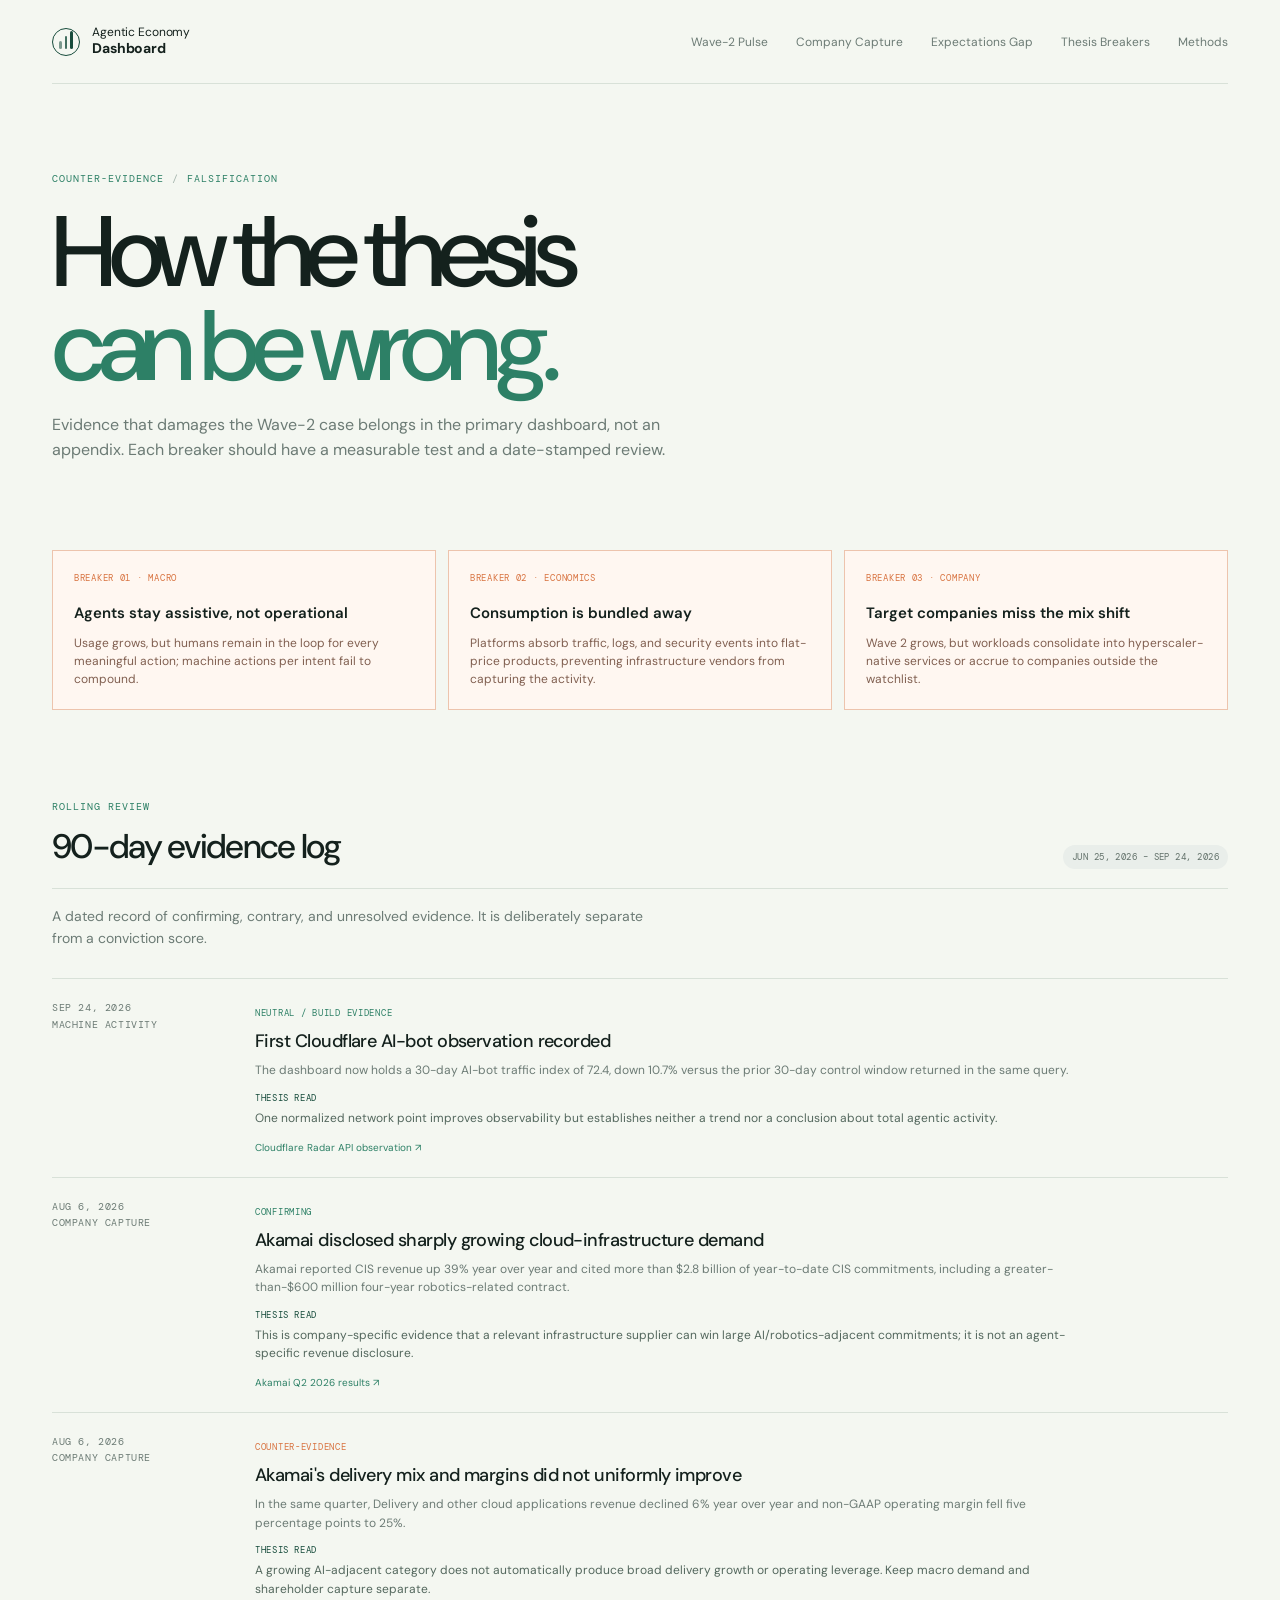
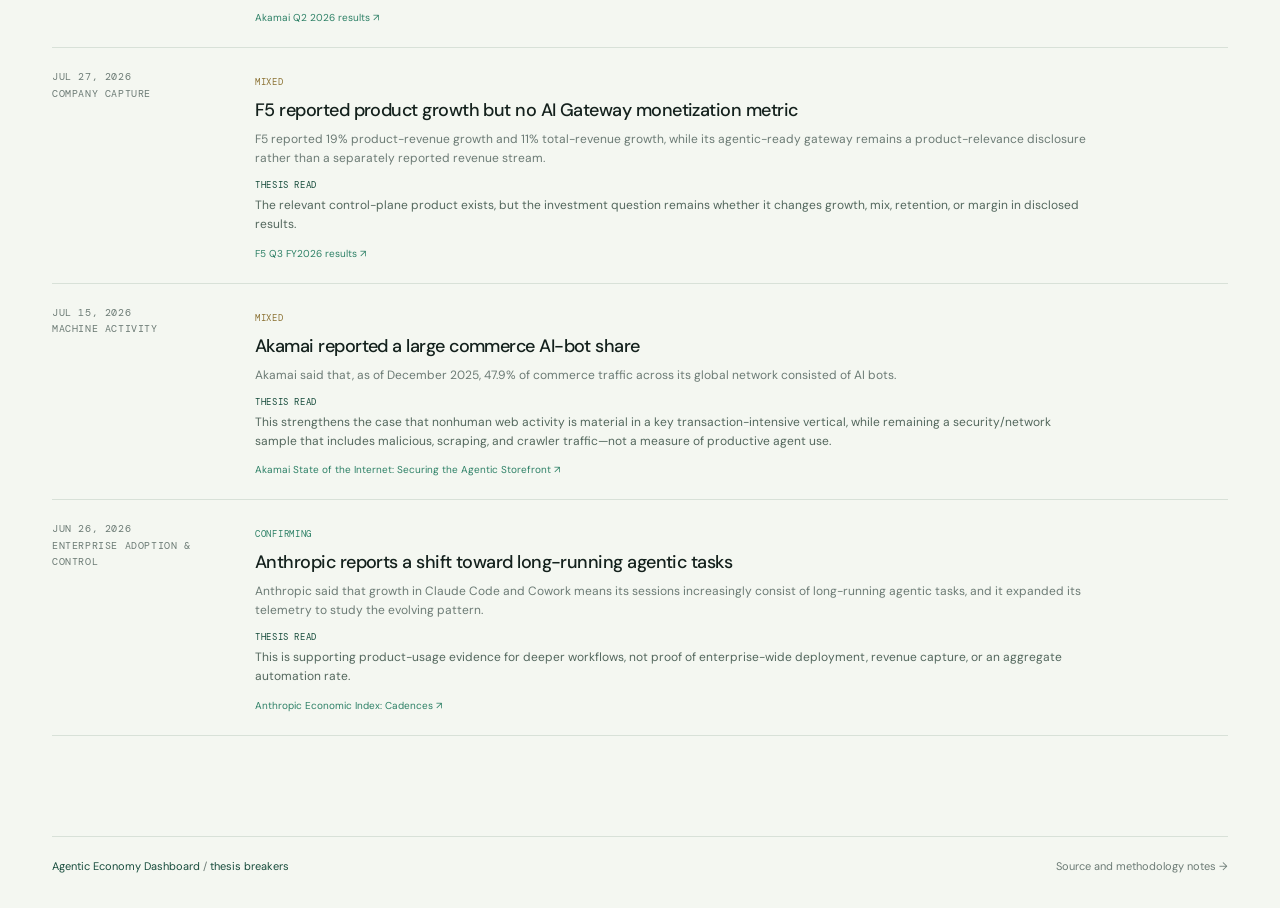
==== breakers.html @ 95647135 "Render valid Eulerpool target ranges" ====
<!doctype html>
<html lang="en">
  <head>
    <meta charset="utf-8" />
    <meta name="viewport" content="width=device-width, initial-scale=1" />
    <meta name="description" content="Thesis breakers for the Agentic Economy Dashboard." />
    <title>Thesis Breakers · Agentic Economy Dashboard</title>
    <link rel="preconnect" href="https://fonts.googleapis.com" />
    <link rel="preconnect" href="https://fonts.gstatic.com" crossorigin />
    <link href="https://fonts.googleapis.com/css2?family=DM+Mono:wght@400;500&family=DM+Sans:wght@400;500;600;700&display=swap" rel="stylesheet" />
    <link rel="stylesheet" href="styles.css" />
    <link rel="stylesheet" href="evidence.css" />
  </head>
  <body data-page="breakers">
    <div class="shell">
      <header class="topbar">
        <a class="brand" href="index.html"><span class="brand-mark" aria-hidden="true"><i></i><i></i><i></i></span><span>Agentic Economy<br /><strong>Dashboard</strong></span></a>
        <nav class="topnav" aria-label="Primary navigation"><a href="index.html">Wave-2 Pulse</a><a href="companies.html">Company Capture</a><a href="expectations.html">Expectations Gap</a><a href="breakers.html">Thesis Breakers</a><a href="methodology.html">Methods</a></nav>
      </header>
      <main>
        <section class="page-hero">
          <p class="eyebrow">Counter-evidence <span class="slash">/</span> falsification</p>
          <h1>How the thesis<br /><em>can be wrong.</em></h1>
          <p>Evidence that damages the Wave-2 case belongs in the primary dashboard, not an appendix. Each breaker should have a measurable test and a date-stamped review.</p>
        </section>
        <section class="breaker-grid breaker-page" id="breaker-grid" aria-live="polite"><div class="loading-state">Loading thesis breakers…</div></section>
        <section class="section-block evidence-log-block">
          <div class="section-heading"><div><p class="section-number">Rolling review</p><h2>90-day evidence log</h2></div><span class="tag neutral" id="evidence-window">Loading…</span></div>
          <p class="section-lede">A dated record of confirming, contrary, and unresolved evidence. It is deliberately separate from a conviction score.</p>
          <div class="evidence-log" id="evidence-log" aria-live="polite"><div class="loading-state">Loading evidence log…</div></div>
        </section>
      </main>
      <footer class="footer"><span>Agentic Economy Dashboard <span class="muted">/</span> thesis breakers</span><a class="muted" href="methodology.html">Source and methodology notes →</a></footer>
    </div>
    <script src="app.js?v=2026-09-24-7" type="module"></script>
  </body>
</html>
---- styles.css ----
:root {
  --ink: #14211d;
  --muted: #6c7b75;
  --paper: #f4f7f1;
  --card: #fbfcf8;
  --line: #d8e1d8;
  --green: #174c3c;
  --green-2: #2d8066;
  --mint: #d9efe3;
  --lime: #c7ef8a;
  --orange: #d87340;
  --yellow: #f0e6b2;
  --shadow: 0 15px 40px rgba(22, 54, 40, .06);
}
* { box-sizing: border-box; }
html { scroll-behavior: smooth; }
body { margin: 0; color: var(--ink); background: var(--paper); font-family: "DM Sans", ui-sans-serif, system-ui, sans-serif; }
a { color: inherit; }
.shell { max-width: 1440px; margin: 0 auto; padding: 0 52px; }
.topbar { height: 84px; border-bottom: 1px solid var(--line); display: flex; align-items: center; justify-content: space-between; }
.brand { display: flex; align-items: center; gap: 12px; font-size: 12px; line-height: 1.15; text-decoration: none; letter-spacing: -.01em; }
.brand strong { font-size: 14px; }
.brand-mark { width: 28px; height: 28px; border: 1px solid var(--green); border-radius: 50%; display: flex; align-items: flex-end; justify-content: center; gap: 3px; padding: 6px; }
.brand-mark i { display: block; width: 3px; border-radius: 5px; background: var(--green); }
.brand-mark i:nth-child(1) { height: 8px; opacity: .55; }.brand-mark i:nth-child(2) { height: 13px; opacity: .8; }.brand-mark i:nth-child(3) { height: 18px; }
.topnav { display: flex; gap: 28px; align-items: center; font-size: 12px; color: var(--muted); }.topnav a { text-decoration: none; }.topnav a:hover { color: var(--green); }.topnav .repo-link { color: var(--green); border: 1px solid var(--green); border-radius: 99px; padding: 8px 13px; }
.hero { padding: 78px 0 36px; }.eyebrow, .section-number, .card-kicker, .cadence-label, th, .method-index { font-family: "DM Mono", ui-monospace, monospace; text-transform: uppercase; letter-spacing: .1em; font-size: 10px; }.eyebrow { color: var(--green-2); display: flex; align-items: center; gap: 8px; }.live-dot { height: 7px; width: 7px; background: var(--green-2); border-radius: 50%; box-shadow: 0 0 0 4px #d3eee0; }.slash { color: #a4b4ac; }
.hero-grid { display: grid; grid-template-columns: 1.3fr .7fr; gap: 80px; align-items: end; padding: 24px 0 60px; }.hero h1 { font-size: clamp(50px, 7vw, 104px); line-height: .94; letter-spacing: -.075em; font-weight: 500; margin: 0; }.hero h1 em { color: var(--green-2); font-style: normal; }.hero-copy { font-size: 16px; line-height: 1.55; color: var(--muted); max-width: 510px; margin: 28px 0 0; }.thesis-card { background: var(--green); color: #ecf7ef; padding: 25px; min-height: 210px; border-radius: 3px; box-shadow: var(--shadow); }.thesis-card .card-kicker { color: var(--lime); margin: 0 0 22px; }.thesis-card > p:not(.card-kicker) { margin: 0; font-size: 17px; line-height: 1.4; letter-spacing: -.02em; }.thesis-meta { border-top: 1px solid rgba(255,255,255,.25); margin-top: 28px; padding-top: 12px; display: flex; justify-content: space-between; font-size: 11px; color: #b8d7c8; }.thesis-meta strong { color: var(--lime); font-weight: 500; }
.snapshot-row { border-top: 1px solid var(--line); border-bottom: 1px solid var(--line); display: grid; grid-template-columns: repeat(4, 1fr); }.snapshot-item { padding: 18px 20px 18px 0; border-right: 1px solid var(--line); margin-right: 20px; }.snapshot-item:last-child { border-right: 0; margin-right: 0; }.snapshot-item span { display: block; color: var(--muted); font-size: 11px; margin-bottom: 8px; }.snapshot-item strong { font-size: 14px; font-weight: 600; }.snapshot-item .stance { color: var(--green-2); }.action-item { text-align: right; padding-right: 0; }.action-item a { font-size: 12px; color: var(--green); text-decoration: none; }
.section-intro { display: grid; grid-template-columns: 1fr 1fr; padding: 88px 0 28px; align-items: end; }.section-number { color: var(--green-2); margin: 0 0 12px; }.section-intro h2, .section-heading h2 { font-size: 34px; letter-spacing: -.05em; font-weight: 500; margin: 0; }.section-intro > p, .section-lede { color: var(--muted); font-size: 14px; line-height: 1.55; max-width: 440px; margin: 0 0 3px; }
.metric-grid { display: grid; grid-template-columns: repeat(3, 1fr); gap: 12px; }.loading-state { grid-column: 1 / -1; padding: 32px 0; color: var(--muted); }.metric-card { background: var(--card); border: 1px solid var(--line); border-radius: 3px; min-height: 335px; padding: 25px; display: flex; flex-direction: column; box-shadow: 0 5px 25px rgba(22, 54, 40, .02); }.metric-card:hover { border-color: #a8c8b5; }.metric-top { display: flex; justify-content: space-between; align-items: flex-start; }.metric-number { font-size: 12px; color: var(--muted); font-family: "DM Mono", monospace; }.metric-card h3 { margin: 25px 0 8px; font-size: 22px; letter-spacing: -.04em; font-weight: 500; }.metric-card .description { color: var(--muted); font-size: 13px; line-height: 1.5; margin: 0; max-width: 320px; }.tag { display: inline-block; border-radius: 99px; font-family: "DM Mono", monospace; text-transform: uppercase; letter-spacing: .05em; font-size: 9px; padding: 6px 9px; white-space: nowrap; }.tag.positive, .tag.accent { background: var(--mint); color: var(--green); }.tag.neutral { background: #e9eeea; color: #62716a; }.tag.warning { background: #f8e5d6; color: #9b4d29; }.metric-bottom { margin-top: auto; }.metric-signal { display: flex; align-items: baseline; justify-content: space-between; padding-bottom: 12px; border-bottom: 1px solid var(--line); margin-bottom: 15px; }.metric-signal strong { font-size: 24px; font-weight: 500; letter-spacing: -.06em; }.metric-signal span { color: var(--green-2); font-size: 11px; }.bar-label { display: flex; justify-content: space-between; color: var(--muted); font-size: 10px; margin-bottom: 7px; }.bar { height: 5px; background: #e4ebe4; overflow: hidden; border-radius: 8px; }.bar i { height: 100%; display: block; background: var(--green-2); border-radius: inherit; }.metric-sources { margin-top: 14px; display: flex; gap: 6px; flex-wrap: wrap; }.metric-sources a { font-size: 10px; color: var(--muted); text-decoration: none; border-bottom: 1px solid #c9d7ce; }.metric-sources a:hover { color: var(--green); }
.section-block { padding: 90px 0 0; }.section-heading { display: flex; justify-content: space-between; align-items: end; padding-bottom: 19px; border-bottom: 1px solid var(--line); }.section-heading .section-number { margin-bottom: 11px; }.section-lede { margin-top: 17px; max-width: 610px; }.expectation-grid { display: grid; grid-template-columns: repeat(3, 1fr); gap: 12px; margin-top: 30px; }.expectation-card { padding: 22px; background: var(--yellow); min-height: 185px; }.expectation-card h3 { margin: 0 0 14px; font-weight: 500; font-size: 18px; letter-spacing: -.03em; }.expectation-card p { margin: 0; font-size: 13px; line-height: 1.5; }.expectation-card .company { font-family: "DM Mono", monospace; font-size: 10px; color: #796f46; display: block; margin-top: 24px; }
.gap-table-wrap { overflow-x: auto; margin-top: 29px; }.gap-table { width: 100%; border-collapse: collapse; min-width: 720px; }.gap-table th { text-align: left; color: var(--muted); font-weight: 400; padding: 0 15px 13px 0; }.gap-table td { border-top: 1px solid var(--line); padding: 17px 15px 17px 0; font-size: 13px; vertical-align: middle; }.gap-table td:first-child { font-weight: 600; }.read { display: inline-flex; align-items: center; gap: 6px; color: var(--green-2); font-size: 12px; }.read i { height: 6px; width: 6px; background: currentColor; border-radius: 50%; }.read.caution { color: var(--orange); }
.breaker-grid { display: grid; grid-template-columns: repeat(3, 1fr); gap: 12px; margin-top: 29px; }.breaker { border: 1px solid #edc4ad; background: #fff7f1; padding: 21px; min-height: 155px; }.breaker strong { display: block; font-size: 15px; line-height: 1.3; font-weight: 600; margin-bottom: 11px; }.breaker p { color: #805f50; font-size: 12px; line-height: 1.5; margin: 0; }.breaker .severity { color: var(--orange); font-family: "DM Mono", monospace; font-size: 9px; text-transform: uppercase; letter-spacing: .08em; margin-bottom: 20px; display: block; }
.method-grid { display: grid; grid-template-columns: repeat(3, 1fr); gap: 12px; margin-top: 30px; }.method-card { background: var(--mint); padding: 23px; min-height: 205px; }.method-index { color: var(--green-2); }.method-card h3 { font-size: 17px; font-weight: 600; margin: 23px 0 10px; letter-spacing: -.03em; }.method-card p { font-size: 12px; line-height: 1.55; margin: 0; color: #416657; }.cadence-row { display: grid; grid-template-columns: repeat(3, 1fr); border-top: 1px solid var(--line); border-bottom: 1px solid var(--line); margin-top: 12px; }.cadence-row > div { padding: 20px 20px 20px 0; border-right: 1px solid var(--line); margin-right: 20px; }.cadence-row > div:last-child { border: 0; margin: 0; }.cadence-label { color: var(--green-2); display: block; margin-bottom: 9px; }.cadence-row strong, .cadence-row small { display: block; }.cadence-row strong { font-size: 14px; margin-bottom: 4px; }.cadence-row small { color: var(--muted); font-size: 11px; }
.source-list { margin-top: 26px; display: grid; grid-template-columns: 1fr 1fr; gap: 0 32px; }.source-item { display: grid; grid-template-columns: 1fr auto; gap: 20px; border-top: 1px solid var(--line); padding: 16px 0; }.source-item strong { font-size: 13px; font-weight: 600; }.source-item p { color: var(--muted); margin: 5px 0 0; font-size: 11px; line-height: 1.45; }.source-item a { color: var(--green-2); font-family: "DM Mono", monospace; font-size: 10px; text-decoration: none; align-self: center; }.source-item a:hover { text-decoration: underline; }
.footer { border-top: 1px solid var(--line); margin-top: 100px; padding: 22px 0 35px; display: flex; justify-content: space-between; font-size: 11px; color: var(--green); }.footer a { text-decoration: none; }.muted { color: var(--muted); }
.page-hero { padding: 78px 0 52px; max-width: 900px; }.page-hero h1 { font-size: clamp(52px, 8vw, 100px); line-height: .94; letter-spacing: -.075em; font-weight: 500; margin: 20px 0; }.page-hero h1 em { color: var(--green-2); font-style: normal; }.page-hero > p:last-child { color: var(--muted); font-size: 16px; max-width: 630px; line-height: 1.55; margin: 0; }.notice { display: grid; grid-template-columns: 170px 1fr; gap: 22px; background: #edf3ed; border-left: 3px solid var(--green-2); padding: 17px 20px; font-size: 13px; line-height: 1.45; margin-bottom: 28px; }.notice strong { color: var(--green); }.notice span { color: var(--muted); }.company-grid { display: grid; grid-template-columns: repeat(2, 1fr); gap: 12px; }.company-card { padding: 24px; min-height: 300px; background: var(--card); border: 1px solid var(--line); display: flex; flex-direction: column; }.company-card-top { display: flex; align-items: center; justify-content: space-between; }.ticker { color: var(--green); font-family: "DM Mono", monospace; font-size: 17px; font-weight: 500; }.company-mechanism { margin: 28px 0 14px; font-size: 15px; line-height: 1.45; letter-spacing: -.02em; }.company-period { color: var(--muted); font-family: "DM Mono", monospace; font-size: 9px; letter-spacing: .05em; text-transform: uppercase; margin: 0 0 12px; }.company-evidence { display: grid; grid-template-columns: 1fr; gap: 0; margin: 0 0 14px; border-top: 1px solid var(--line); }.company-evidence div { display: grid; grid-template-columns: 1fr auto; gap: 12px; align-items: baseline; border-bottom: 1px solid var(--line); padding: 8px 0; }.company-evidence dt { color: var(--muted); font-size: 10px; }.company-evidence dd { color: var(--green); font-family: "DM Mono", monospace; font-size: 10px; text-align: right; margin: 0; }.company-read, .company-counterpoint { color: var(--muted); font-size: 11px; line-height: 1.5; margin: 0 0 9px; }.company-read span, .company-counterpoint span { display: block; color: var(--green); font-family: "DM Mono", monospace; font-size: 9px; letter-spacing: .07em; text-transform: uppercase; margin-bottom: 3px; }.company-counterpoint { color: #8a6554; }.company-counterpoint span { color: #9b4d29; }.company-label { color: var(--muted); font-family: "DM Mono", monospace; font-size: 9px; letter-spacing: .08em; text-transform: uppercase; margin: 0 0 10px; }.company-card ul { padding-left: 17px; margin: 0; columns: 2; column-gap: 22px; color: var(--muted); font-size: 11px; line-height: 1.7; }.company-sources { display: flex; flex-wrap: wrap; gap: 10px; margin-top: auto; padding-top: 16px; }.company-sources a { color: var(--green-2); font-size: 11px; text-decoration: none; }.gap-page { margin-top: 34px; }.expectation-methods { margin-top: 70px; }.source-list-wide { grid-template-columns: 1fr; }.source-item-detailed { padding: 20px 0; }.source-caveat { max-width: 800px; color: #8a6554 !important; }.metadata-row { display: flex; justify-content: space-between; gap: 14px; color: var(--muted); font-size: 10px; margin: 0 0 12px; }.metadata-row b { color: var(--green); font-weight: 500; }.method-note { color: var(--muted); font-size: 10px; line-height: 1.45; margin: 0; }.metric-card-wide { min-height: 350px; }.docs-links { display: flex; flex-wrap: wrap; gap: 9px; margin-top: 30px; }.docs-links a { text-decoration: none; color: var(--green); background: var(--mint); padding: 10px 13px; font-size: 12px; }.breaker-page { margin-top: 35px; }
@media (max-width: 900px) { .shell { padding: 0 24px; }.topnav { gap: 14px; }.topnav a:not(.repo-link) { display: none; }.hero-grid, .section-intro { grid-template-columns: 1fr; gap: 30px; }.hero h1 { font-size: clamp(52px, 13vw, 88px); }.metric-grid, .expectation-grid, .breaker-grid, .method-grid { grid-template-columns: 1fr 1fr; }.snapshot-row { grid-template-columns: 1fr 1fr; }.snapshot-item:nth-child(2) { border-right: 0; }.action-item { text-align: left; padding-top: 0; }.cadence-row { grid-template-columns: 1fr; }.cadence-row > div { border-right: 0; border-bottom: 1px solid var(--line); margin-right: 0; }.source-list { grid-template-columns: 1fr; } }
@media (max-width: 580px) { .hero { padding-top: 52px; }.metric-grid, .expectation-grid, .breaker-grid, .method-grid, .company-grid { grid-template-columns: 1fr; }.snapshot-row { grid-template-columns: 1fr; }.snapshot-item { border-right: 0; border-bottom: 1px solid var(--line); margin: 0; padding: 14px 0; }.snapshot-item:last-child { border-bottom: 0; }.action-item { padding: 14px 0; }.section-block { padding-top: 65px; }.section-heading { align-items: flex-start; gap: 16px; }.footer { flex-direction: column; gap: 8px; }.page-hero { padding-top: 52px; }.notice { grid-template-columns: 1fr; gap: 6px; }.company-card ul { columns: 1; }.metadata-row { flex-direction: column; gap: 4px; } }
---- evidence.css ----
.evidence-log {
  margin-top: 29px;
  border-top: 1px solid var(--line);
}

.evidence-entry {
  display: grid;
  grid-template-columns: 175px 1fr;
  gap: 28px;
  padding: 21px 0;
  border-bottom: 1px solid var(--line);
}

.evidence-meta {
  color: var(--muted);
  font-family: "DM Mono", monospace;
  font-size: 10px;
  line-height: 1.65;
  text-transform: uppercase;
  letter-spacing: .06em;
}

.evidence-meta span {
  display: block;
}

.evidence-copy {
  max-width: 840px;
}

.evidence-direction {
  color: var(--green-2);
  font-family: "DM Mono", monospace;
  font-size: 9px;
  letter-spacing: .08em;
  text-transform: uppercase;
}

.evidence-contrary .evidence-direction {
  color: var(--orange);
}

.evidence-mixed .evidence-direction {
  color: #8c7335;
}

.evidence-copy h3 {
  margin: 8px 0;
  font-size: 18px;
  font-weight: 500;
  letter-spacing: -.03em;
}

.evidence-copy > p {
  color: var(--muted);
  font-size: 12px;
  line-height: 1.55;
  margin: 0;
}

.evidence-read {
  margin-top: 12px !important;
  color: #53675d !important;
}

.evidence-read span {
  display: block;
  color: var(--green);
  font-family: "DM Mono", monospace;
  font-size: 9px;
  letter-spacing: .07em;
  text-transform: uppercase;
  margin-bottom: 3px;
}

.evidence-copy a {
  display: inline-block;
  margin-top: 13px;
  color: var(--green-2);
  font-size: 10px;
  text-decoration: none;
}

.evidence-copy a:hover {
  text-decoration: underline;
}

@media (max-width: 580px) {
  .evidence-entry {
    grid-template-columns: 1fr;
    gap: 9px;
  }

  .evidence-copy h3 {
    font-size: 17px;
  }
}
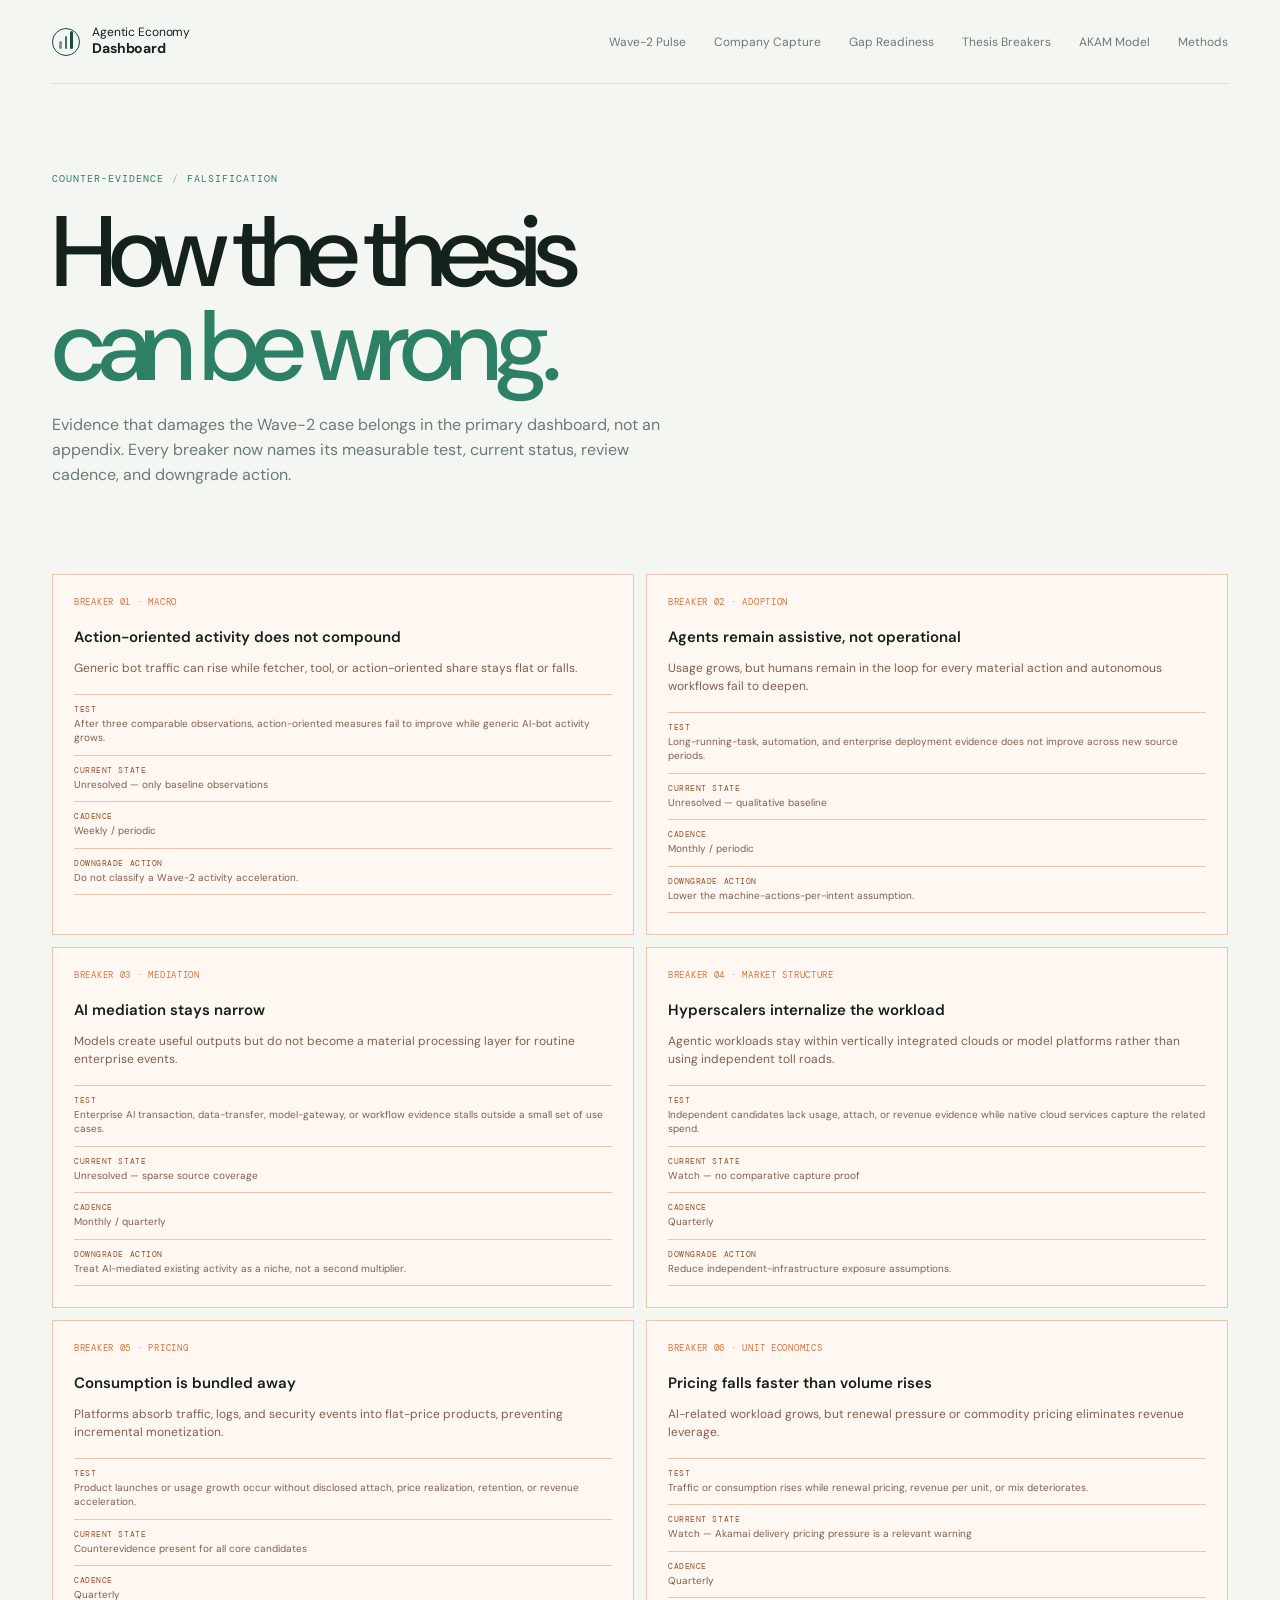
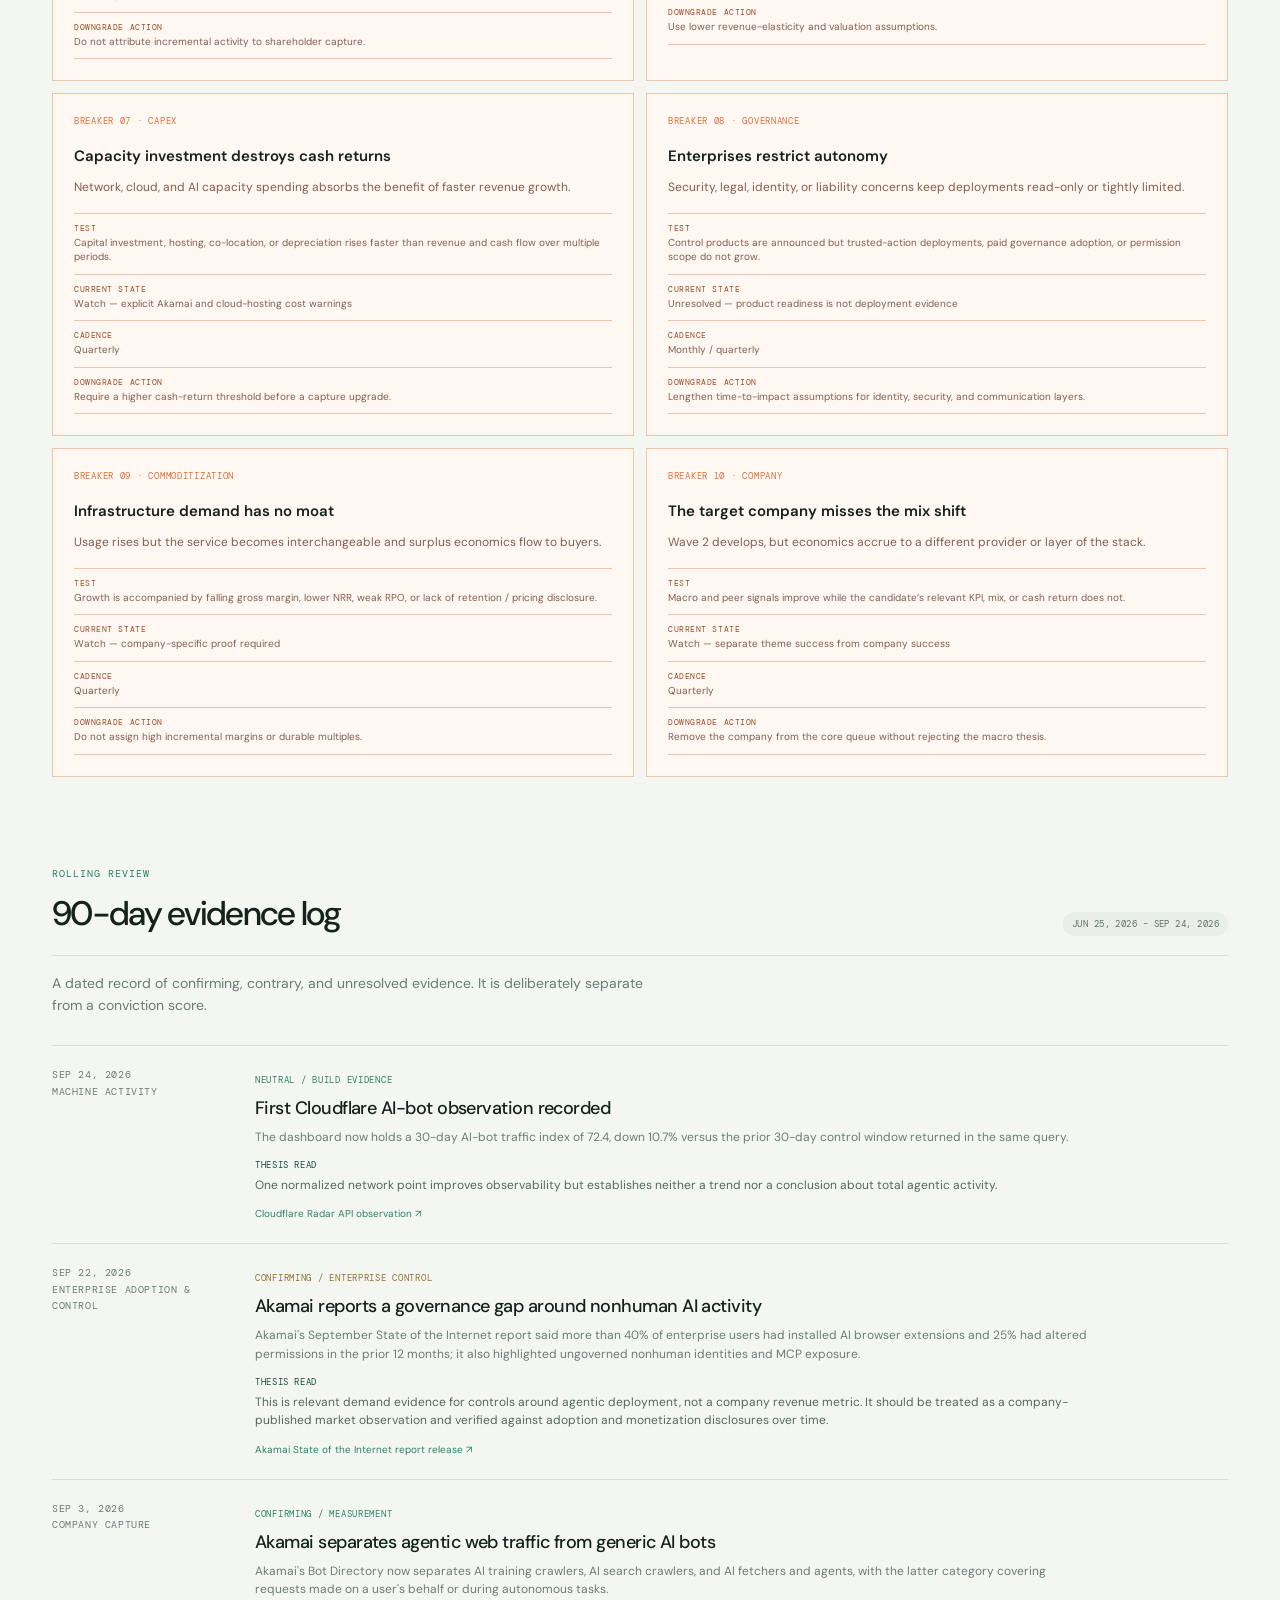
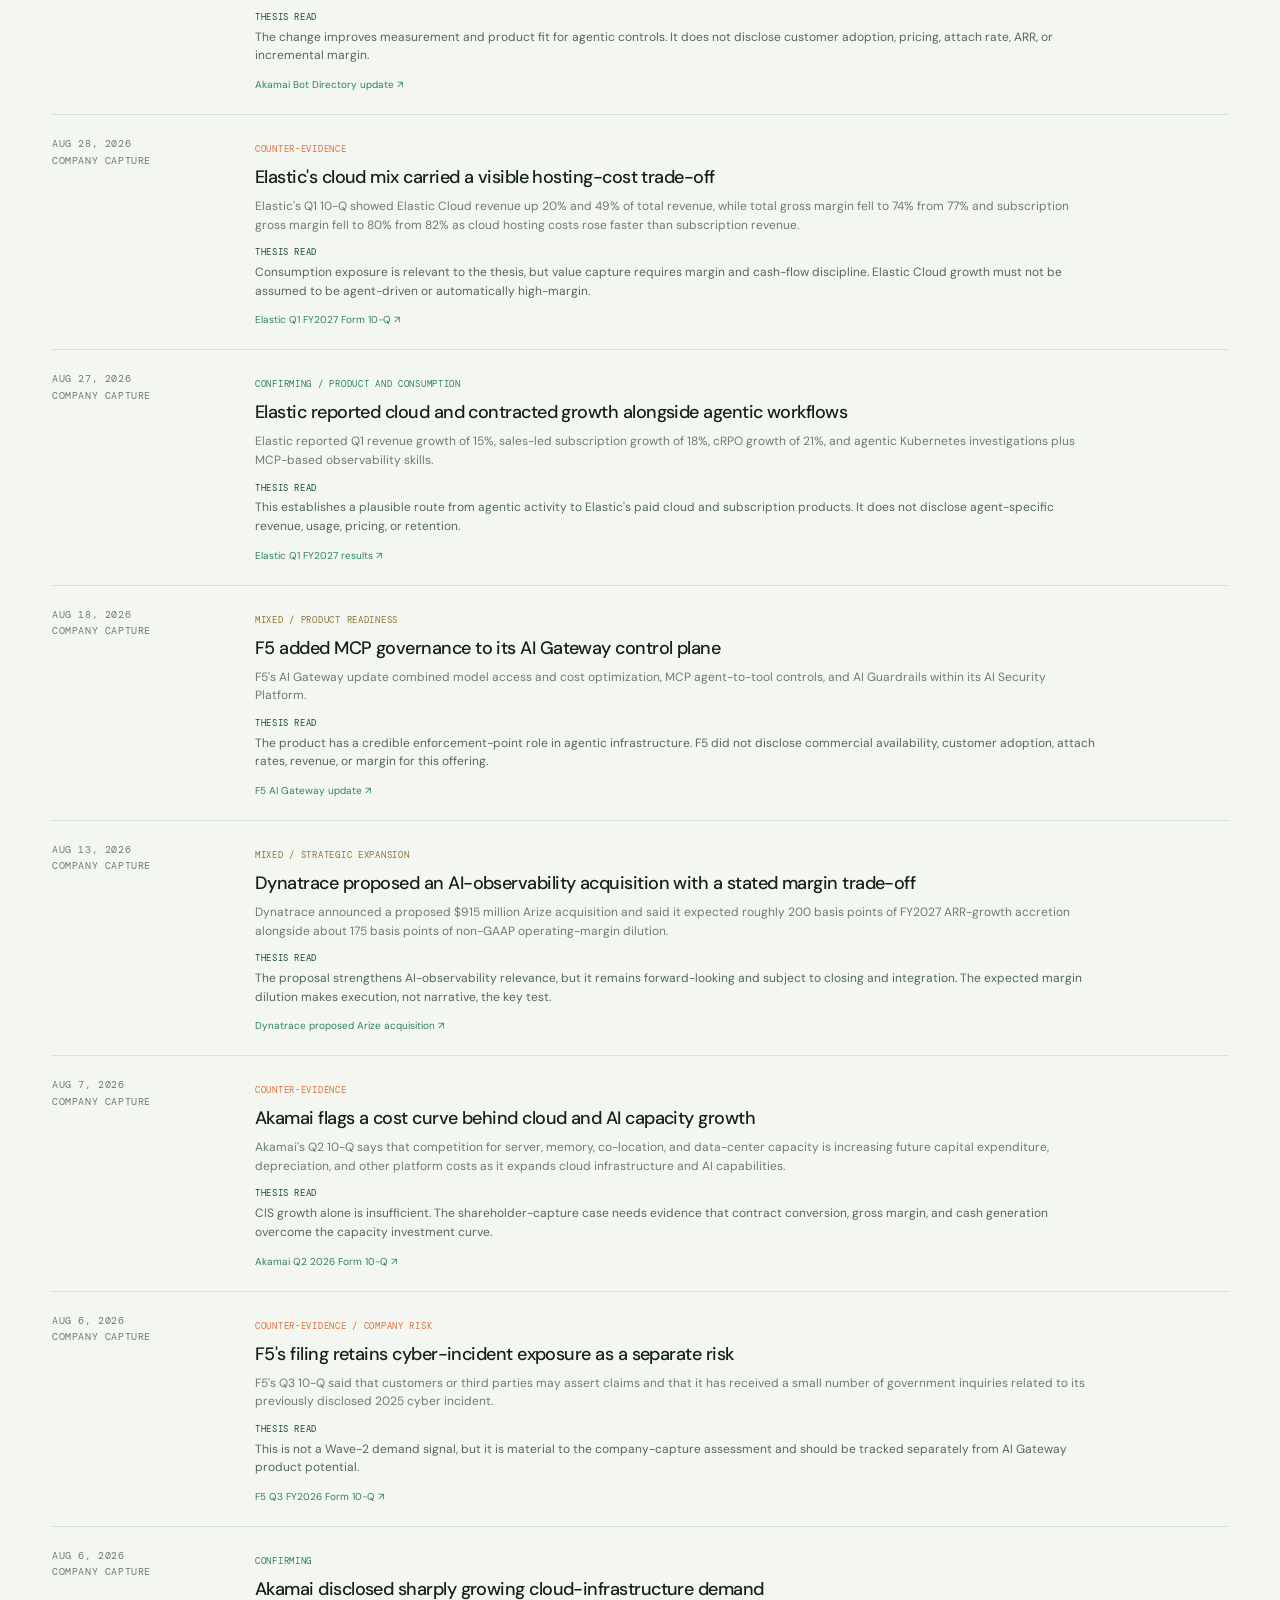
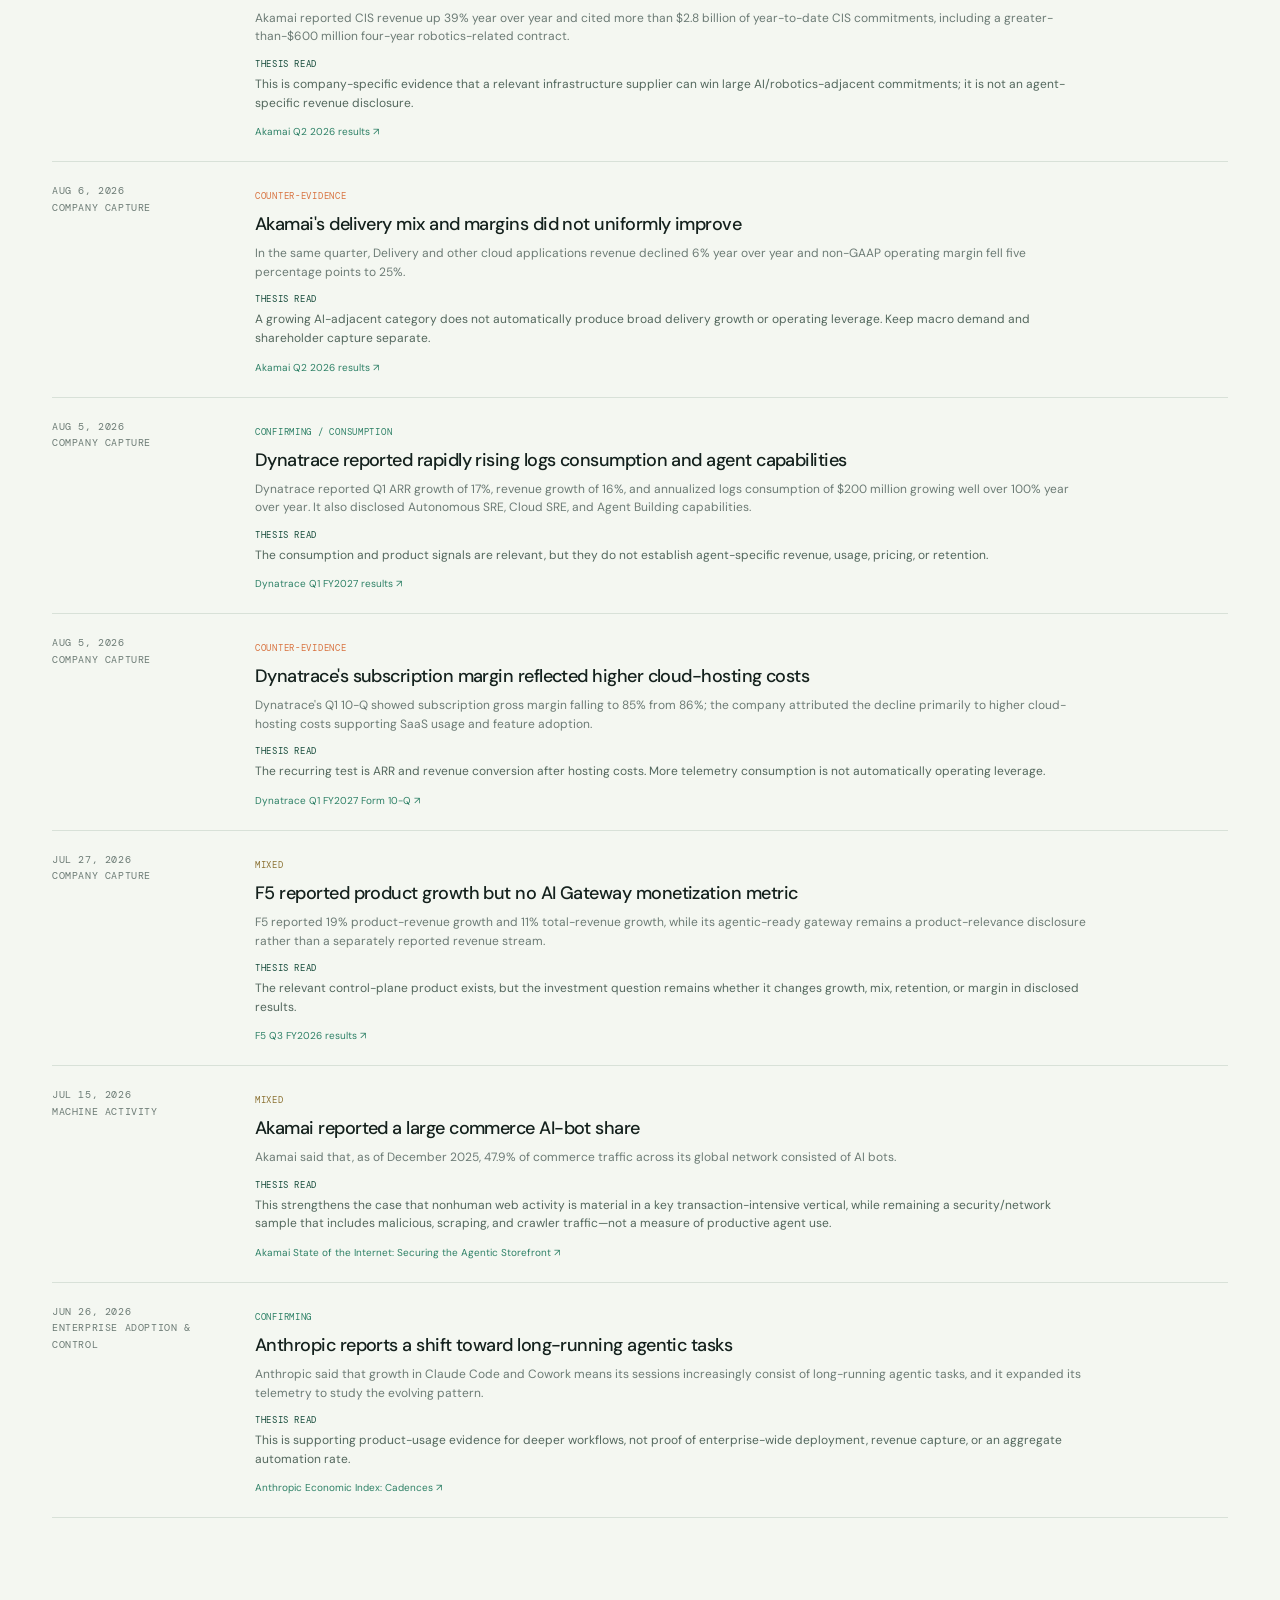
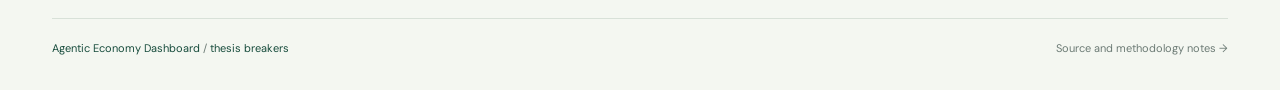
==== commit 8657a46d: "Add research decision gates and Akamai scenario lab" ====
--- a/breakers.html
+++ b/breakers.html
@@ -10,18 +10,19 @@
     <link href="https://fonts.googleapis.com/css2?family=DM+Mono:wght@400;500&family=DM+Sans:wght@400;500;600;700&display=swap" rel="stylesheet" />
     <link rel="stylesheet" href="styles.css" />
     <link rel="stylesheet" href="evidence.css" />
+    <link rel="stylesheet" href="decision-gates.css" />
   </head>
   <body data-page="breakers">
     <div class="shell">
       <header class="topbar">
         <a class="brand" href="index.html"><span class="brand-mark" aria-hidden="true"><i></i><i></i><i></i></span><span>Agentic Economy<br /><strong>Dashboard</strong></span></a>
-        <nav class="topnav" aria-label="Primary navigation"><a href="index.html">Wave-2 Pulse</a><a href="companies.html">Company Capture</a><a href="expectations.html">Expectations Gap</a><a href="breakers.html">Thesis Breakers</a><a href="methodology.html">Methods</a></nav>
+        <nav class="topnav" aria-label="Primary navigation"><a href="index.html">Wave-2 Pulse</a><a href="companies.html">Company Capture</a><a href="expectations.html">Gap Readiness</a><a href="breakers.html">Thesis Breakers</a><a href="models.html">AKAM Model</a><a href="methodology.html">Methods</a></nav>
       </header>
       <main>
         <section class="page-hero">
           <p class="eyebrow">Counter-evidence <span class="slash">/</span> falsification</p>
           <h1>How the thesis<br /><em>can be wrong.</em></h1>
-          <p>Evidence that damages the Wave-2 case belongs in the primary dashboard, not an appendix. Each breaker should have a measurable test and a date-stamped review.</p>
+          <p>Evidence that damages the Wave-2 case belongs in the primary dashboard, not an appendix. Every breaker now names its measurable test, current status, review cadence, and downgrade action.</p>
         </section>
         <section class="breaker-grid breaker-page" id="breaker-grid" aria-live="polite"><div class="loading-state">Loading thesis breakers…</div></section>
         <section class="section-block evidence-log-block">
@@ -32,6 +33,6 @@
       </main>
       <footer class="footer"><span>Agentic Economy Dashboard <span class="muted">/</span> thesis breakers</span><a class="muted" href="methodology.html">Source and methodology notes →</a></footer>
     </div>
-    <script src="app.js?v=2026-09-24-7" type="module"></script>
+    <script src="app.js?build=__MARKET_SNAPSHOT_VERSION__" type="module"></script>
   </body>
 </html>
--- a/decision-gates.css
+++ b/decision-gates.css
@@ -0,0 +1,298 @@
+.metric-data-type {
+  margin: 8px 0 9px;
+  color: var(--green-2);
+  font-family: "DM Mono", ui-monospace, monospace;
+  font-size: 9px;
+  letter-spacing: .04em;
+  line-height: 1.4;
+  text-transform: uppercase;
+}
+
+.tag.caution {
+  background: #f8e5d6;
+  color: #9b4d29;
+}
+
+.research-gate-grid {
+  display: grid;
+  gap: 12px;
+  grid-template-columns: repeat(5, minmax(0, 1fr));
+  margin-top: 30px;
+}
+
+.research-gate {
+  background: var(--card);
+  border: 1px solid var(--line);
+  display: flex;
+  flex-direction: column;
+  min-height: 350px;
+  padding: 21px;
+}
+
+.research-gate-top {
+  align-items: flex-start;
+  display: flex;
+  gap: 8px;
+  justify-content: space-between;
+}
+
+.research-gate h3 {
+  font-size: 18px;
+  font-weight: 500;
+  letter-spacing: -.03em;
+  margin: 22px 0 9px;
+}
+
+.research-question {
+  color: var(--ink);
+  font-size: 12px;
+  line-height: 1.48;
+  margin: 0;
+}
+
+.research-definition {
+  color: var(--muted);
+  font-size: 10px;
+  line-height: 1.48;
+  margin: 14px 0;
+}
+
+.research-current {
+  border-top: 1px solid var(--line);
+  color: #416657;
+  font-size: 10px;
+  line-height: 1.48;
+  margin: auto 0 0;
+  padding-top: 12px;
+}
+
+.research-current span {
+  color: var(--green);
+  display: block;
+  font-family: "DM Mono", ui-monospace, monospace;
+  font-size: 8px;
+  letter-spacing: .07em;
+  margin-bottom: 3px;
+  text-transform: uppercase;
+}
+
+.table-subtle {
+  color: var(--muted);
+  display: block;
+  font-size: 10px;
+  font-weight: 400;
+  line-height: 1.45;
+  margin-top: 5px;
+}
+
+.triangulation-table td {
+  vertical-align: top;
+}
+
+.triangulation-table .tag {
+  font-size: 8px;
+  white-space: normal;
+}
+
+.breaker-details {
+  border-top: 1px solid #edc4ad;
+  margin: 17px 0 0;
+}
+
+.breaker-details div {
+  border-bottom: 1px solid #edc4ad;
+  padding: 9px 0;
+}
+
+.breaker-details dt {
+  color: #9b4d29;
+  font-family: "DM Mono", ui-monospace, monospace;
+  font-size: 8px;
+  letter-spacing: .07em;
+  text-transform: uppercase;
+}
+
+.breaker-details dd {
+  color: #805f50;
+  font-size: 10px;
+  line-height: 1.45;
+  margin: 3px 0 0;
+}
+
+.breaker-more {
+  align-items: center;
+  border: 1px dashed #edc4ad;
+  color: #9b4d29;
+  display: flex;
+  font-size: 13px;
+  justify-content: center;
+  min-height: 155px;
+  padding: 21px;
+  text-align: center;
+  text-decoration: none;
+}
+
+.breaker-page {
+  grid-template-columns: repeat(2, minmax(0, 1fr));
+}
+
+.company-readiness {
+  background: #edf3ed;
+  border-left: 2px solid var(--green-2);
+  color: #416657;
+  font-size: 10px;
+  line-height: 1.45;
+  margin: 12px 0 0;
+  padding: 9px 10px;
+}
+
+.company-readiness span {
+  color: var(--green);
+  display: block;
+  font-family: "DM Mono", ui-monospace, monospace;
+  font-size: 8px;
+  letter-spacing: .07em;
+  margin-bottom: 3px;
+  text-transform: uppercase;
+}
+
+.company-readiness small {
+  color: var(--muted);
+  display: block;
+  font-size: 9px;
+  margin-top: 5px;
+}
+
+.company-readiness-block {
+  padding-top: 0;
+}
+
+.mechanics-grid {
+  display: grid;
+  grid-template-columns: repeat(2, minmax(0, 1fr));
+  gap: 12px;
+  margin-top: 30px;
+}
+
+.mechanics-card {
+  background: var(--card);
+  border: 1px solid var(--line);
+  display: flex;
+  flex-direction: column;
+  padding: 23px;
+}
+
+.mechanics-card > a {
+  color: var(--green-2);
+  font-size: 11px;
+  margin-top: 17px;
+  text-decoration: none;
+}
+
+.mechanics-list {
+  margin: 21px 0 0;
+}
+
+.mechanics-list div {
+  border-top: 1px solid var(--line);
+  padding: 10px 0;
+}
+
+.mechanics-list dt {
+  color: var(--green-2);
+  font-family: "DM Mono", ui-monospace, monospace;
+  font-size: 8px;
+  letter-spacing: .06em;
+  text-transform: uppercase;
+}
+
+.mechanics-list dd {
+  color: var(--muted);
+  font-size: 11px;
+  line-height: 1.48;
+  margin: 4px 0 0;
+}
+
+.model-baseline-grid {
+  display: grid;
+  grid-template-columns: repeat(3, minmax(0, 1fr));
+  gap: 12px;
+  margin-top: 30px;
+}
+
+.model-baseline-card {
+  background: var(--card);
+  border: 1px solid var(--line);
+  min-height: 140px;
+  padding: 20px;
+}
+
+.model-baseline-card span,
+.model-baseline-card small {
+  color: var(--muted);
+  display: block;
+  font-size: 10px;
+  line-height: 1.45;
+}
+
+.model-baseline-card strong {
+  color: var(--green);
+  display: block;
+  font-size: 27px;
+  font-weight: 500;
+  letter-spacing: -.055em;
+  margin: 15px 0 10px;
+}
+
+.model-table {
+  min-width: 1350px;
+}
+
+.reverse-table {
+  min-width: 900px;
+}
+
+.model-source-list {
+  margin-top: 30px;
+}
+
+.model-source-notes {
+  border-top: 1px solid var(--line);
+}
+
+.model-source-notes p {
+  border-bottom: 1px solid var(--line);
+  color: var(--muted);
+  font-size: 11px;
+  line-height: 1.5;
+  margin: 0;
+  padding: 12px 0;
+}
+
+@media (max-width: 1100px) {
+  .research-gate-grid {
+    grid-template-columns: repeat(3, minmax(0, 1fr));
+  }
+
+  .mechanics-grid {
+    grid-template-columns: 1fr;
+  }
+}
+
+@media (max-width: 900px) {
+  .research-gate-grid,
+  .model-baseline-grid {
+    grid-template-columns: repeat(2, minmax(0, 1fr));
+  }
+
+  .breaker-page {
+    grid-template-columns: 1fr;
+  }
+}
+
+@media (max-width: 580px) {
+  .research-gate-grid,
+  .model-baseline-grid {
+    grid-template-columns: 1fr;
+  }
+}
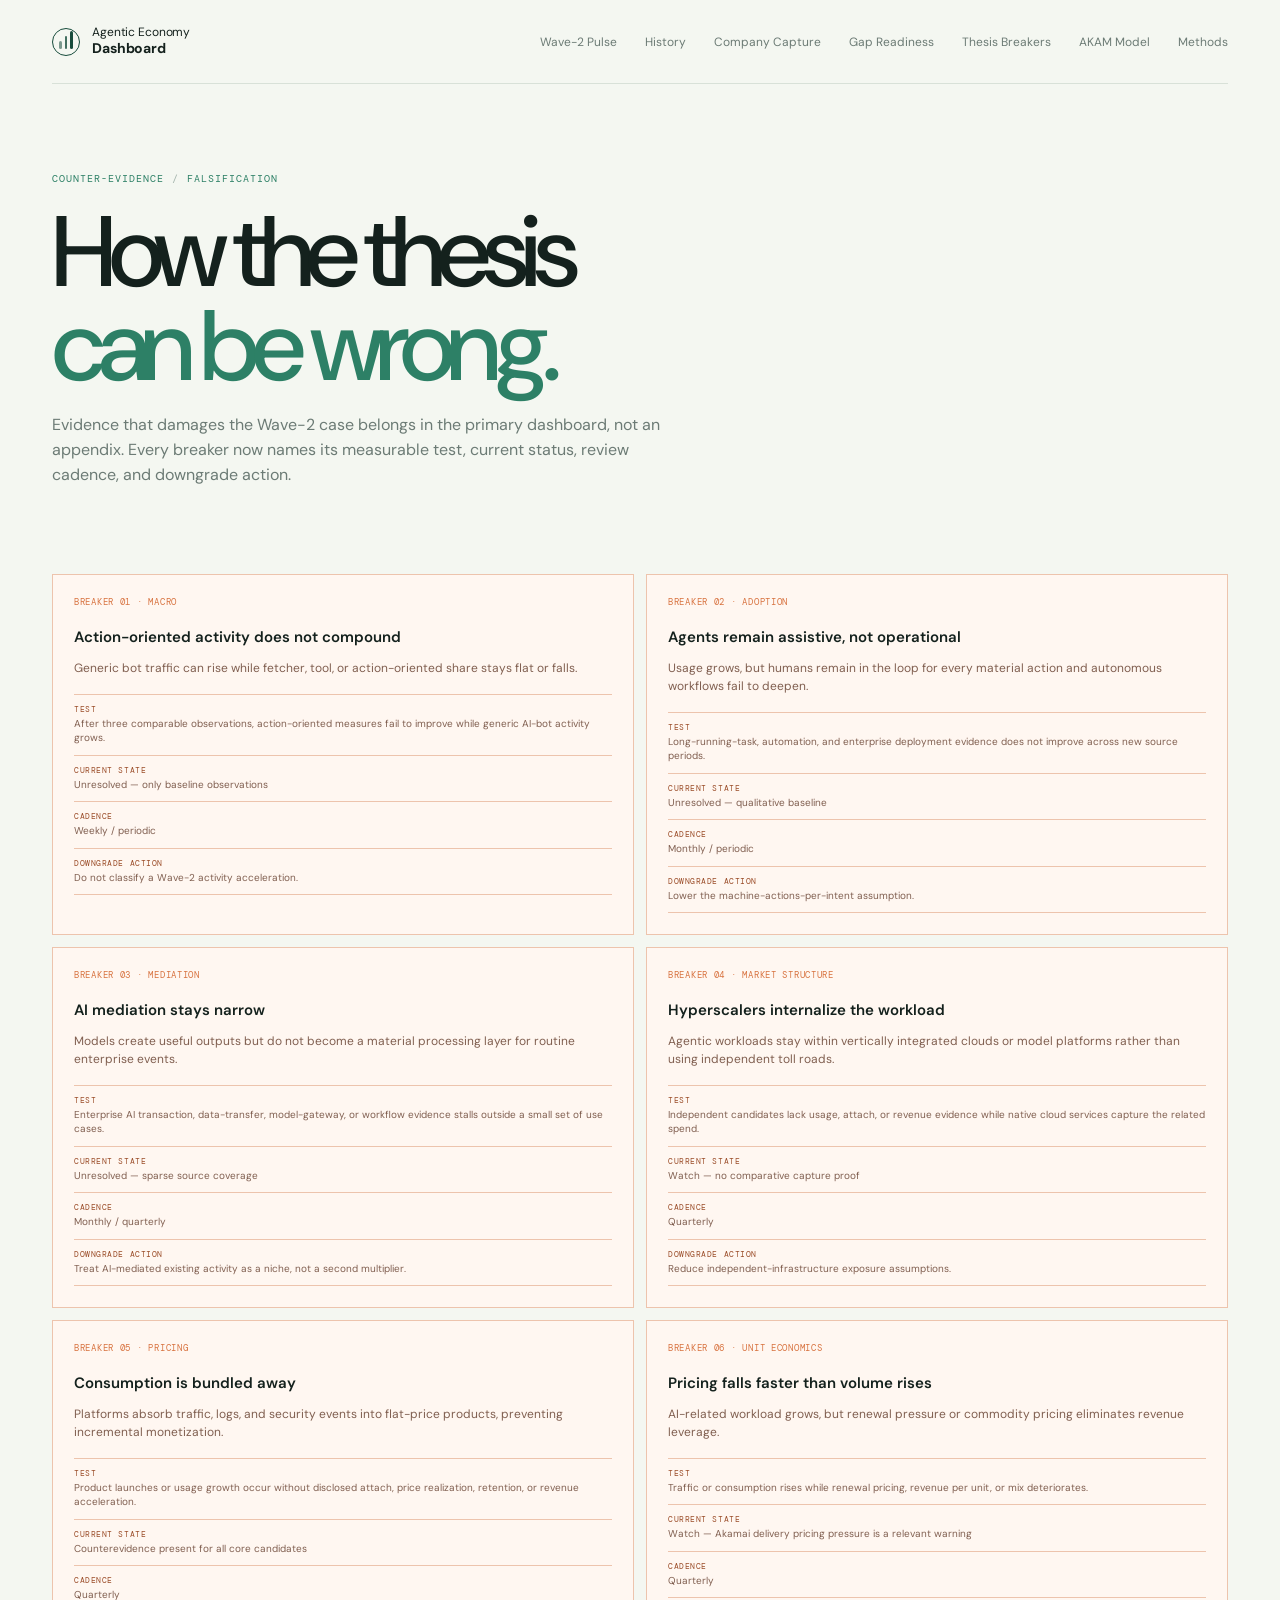
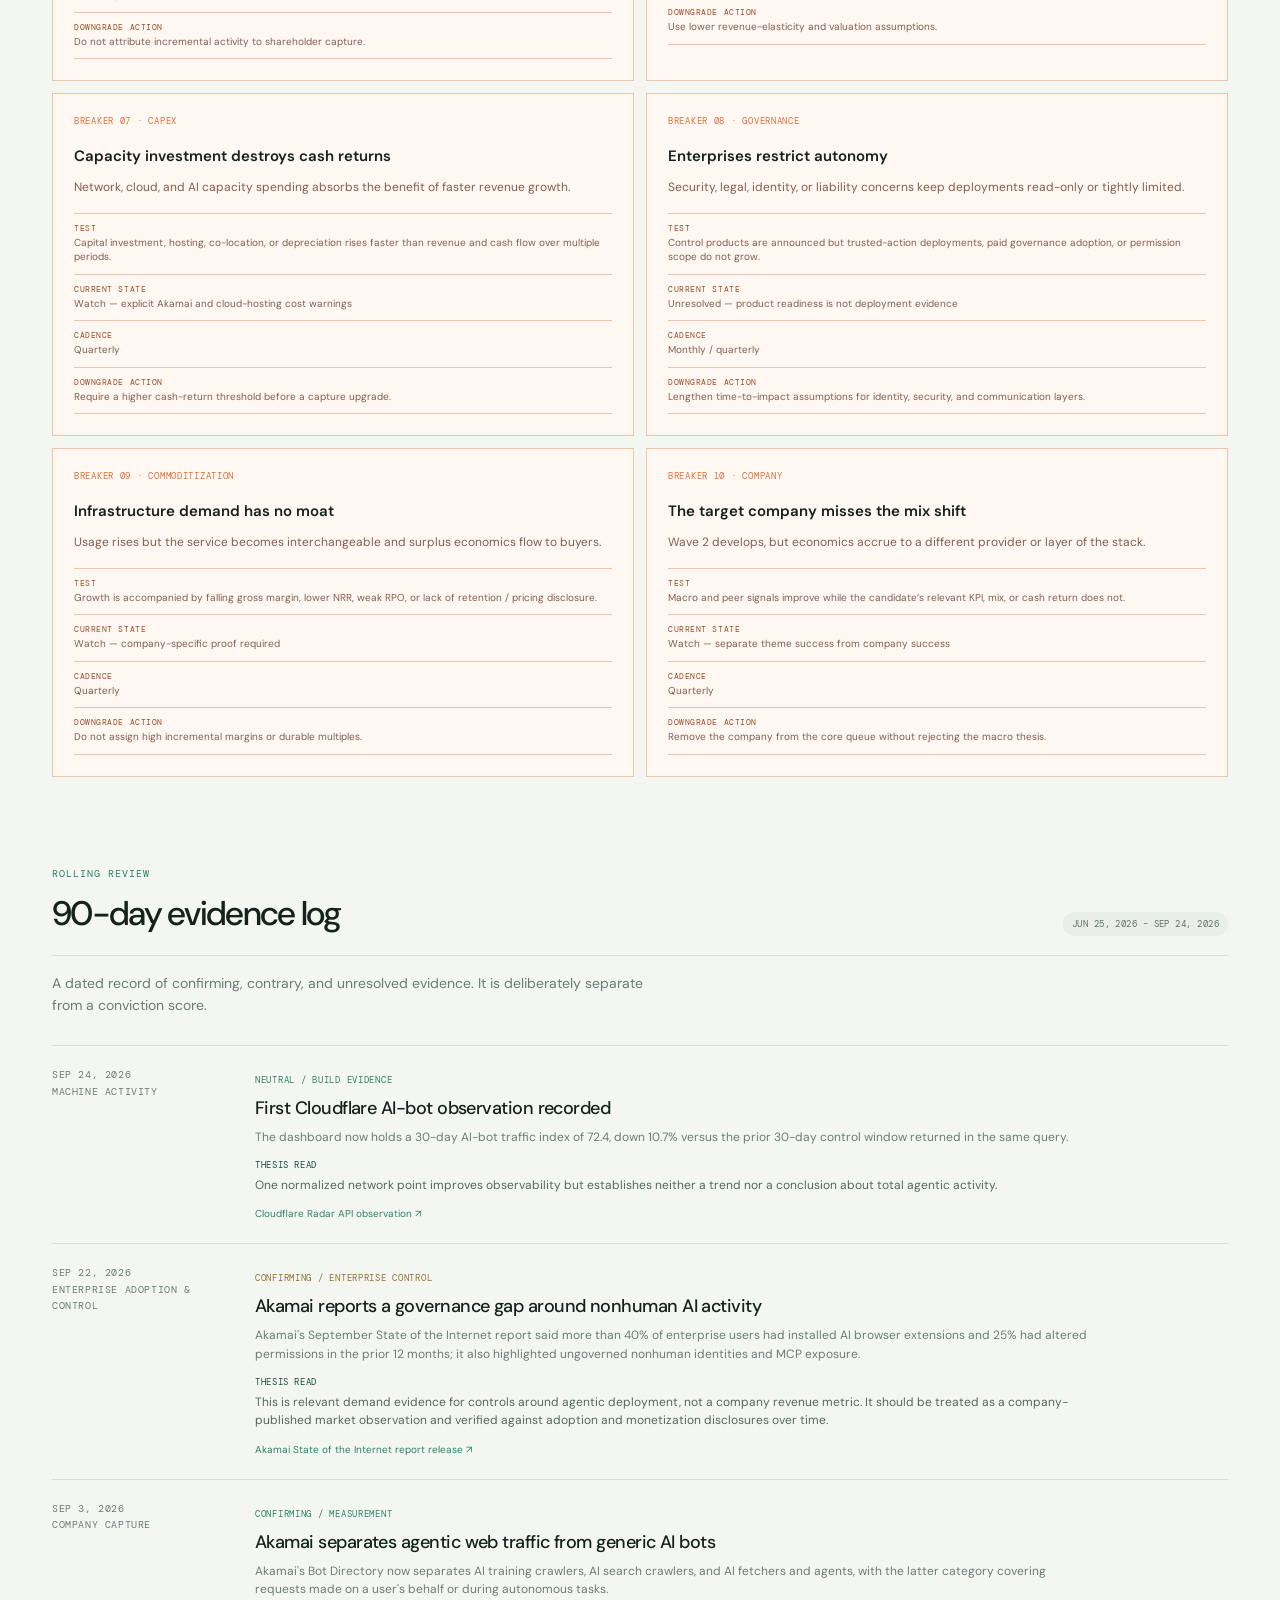
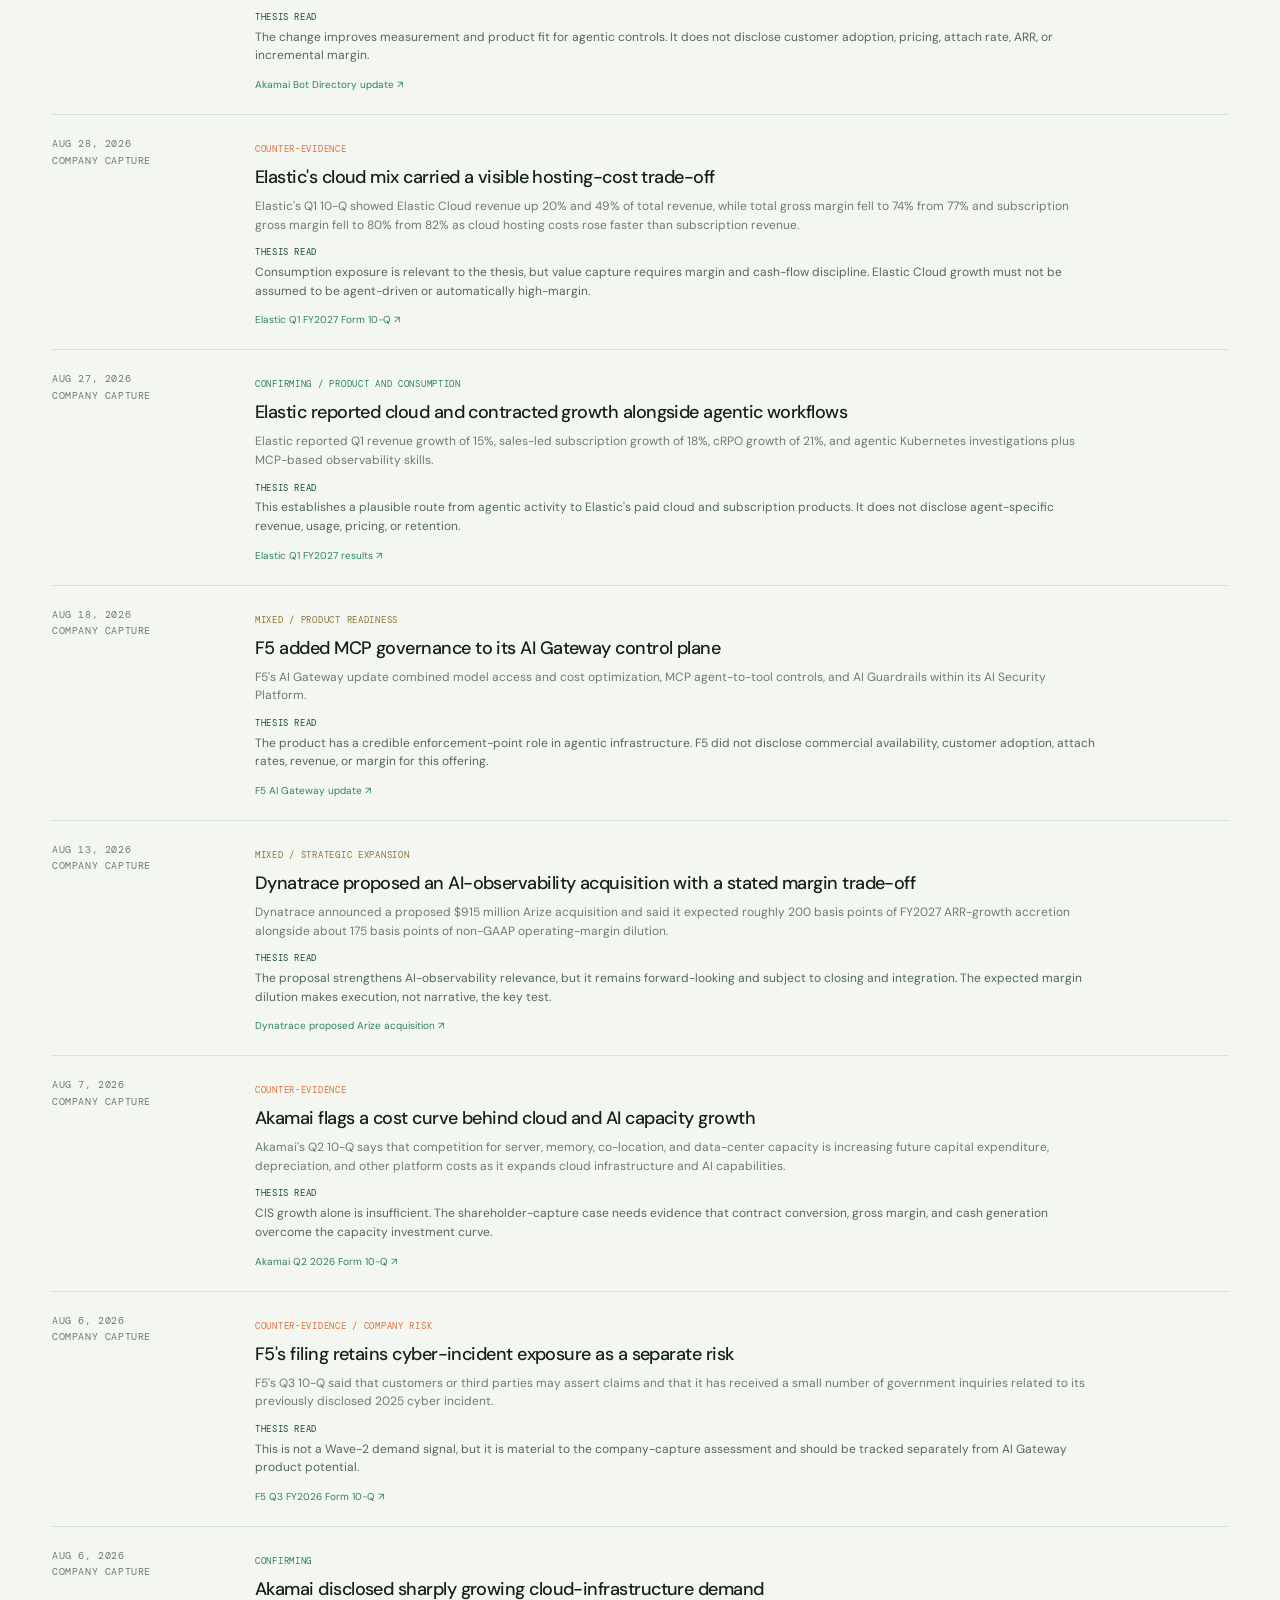
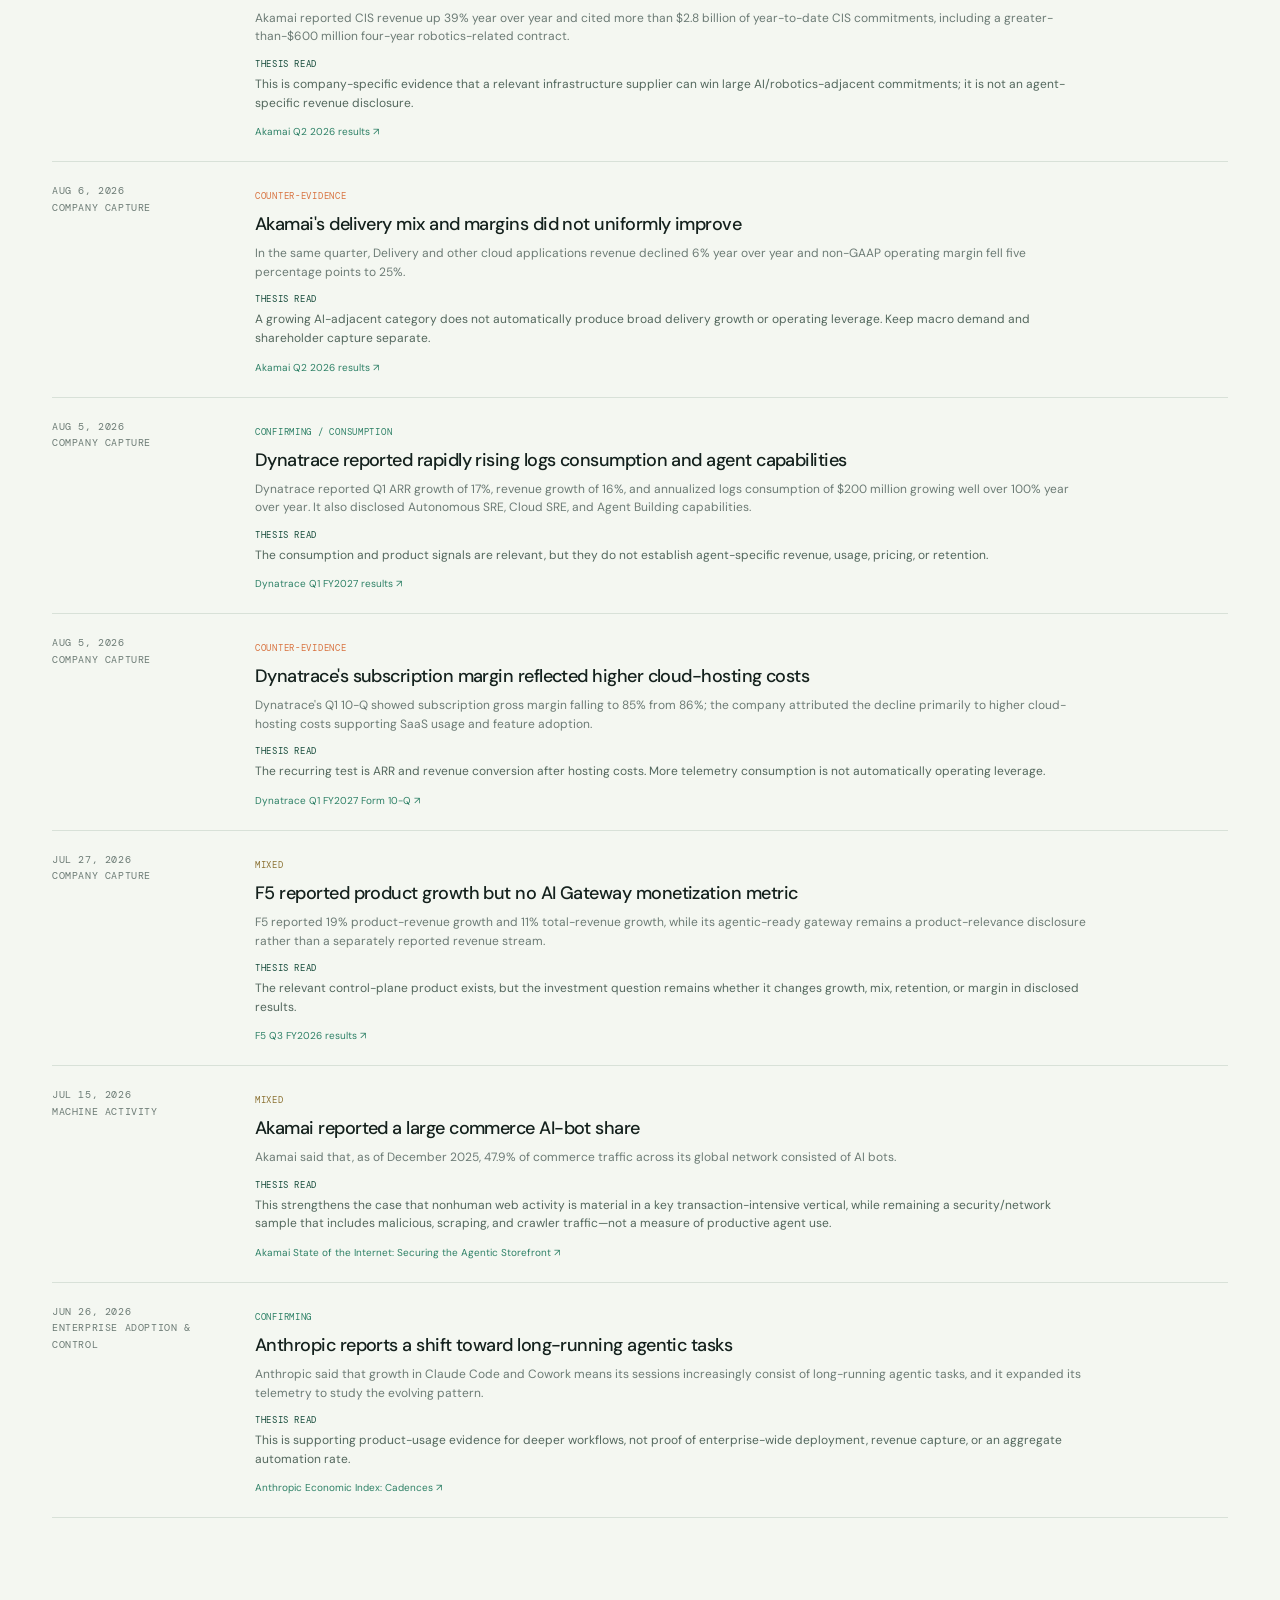
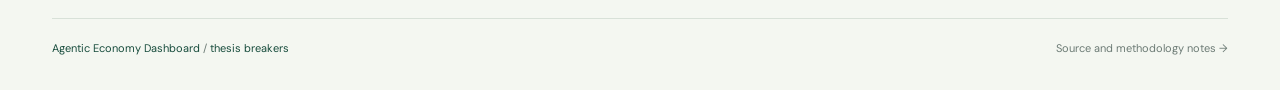
==== commit 7e9093a9: "Add observation history and evidence maturity register" ====
--- a/breakers.html
+++ b/breakers.html
@@ -16,7 +16,7 @@
     <div class="shell">
       <header class="topbar">
         <a class="brand" href="index.html"><span class="brand-mark" aria-hidden="true"><i></i><i></i><i></i></span><span>Agentic Economy<br /><strong>Dashboard</strong></span></a>
-        <nav class="topnav" aria-label="Primary navigation"><a href="index.html">Wave-2 Pulse</a><a href="companies.html">Company Capture</a><a href="expectations.html">Gap Readiness</a><a href="breakers.html">Thesis Breakers</a><a href="models.html">AKAM Model</a><a href="methodology.html">Methods</a></nav>
+        <nav class="topnav" aria-label="Primary navigation"><a href="index.html">Wave-2 Pulse</a><a href="history.html">History</a><a href="companies.html">Company Capture</a><a href="expectations.html">Gap Readiness</a><a href="breakers.html">Thesis Breakers</a><a href="models.html">AKAM Model</a><a href="methodology.html">Methods</a></nav>
       </header>
       <main>
         <section class="page-hero">
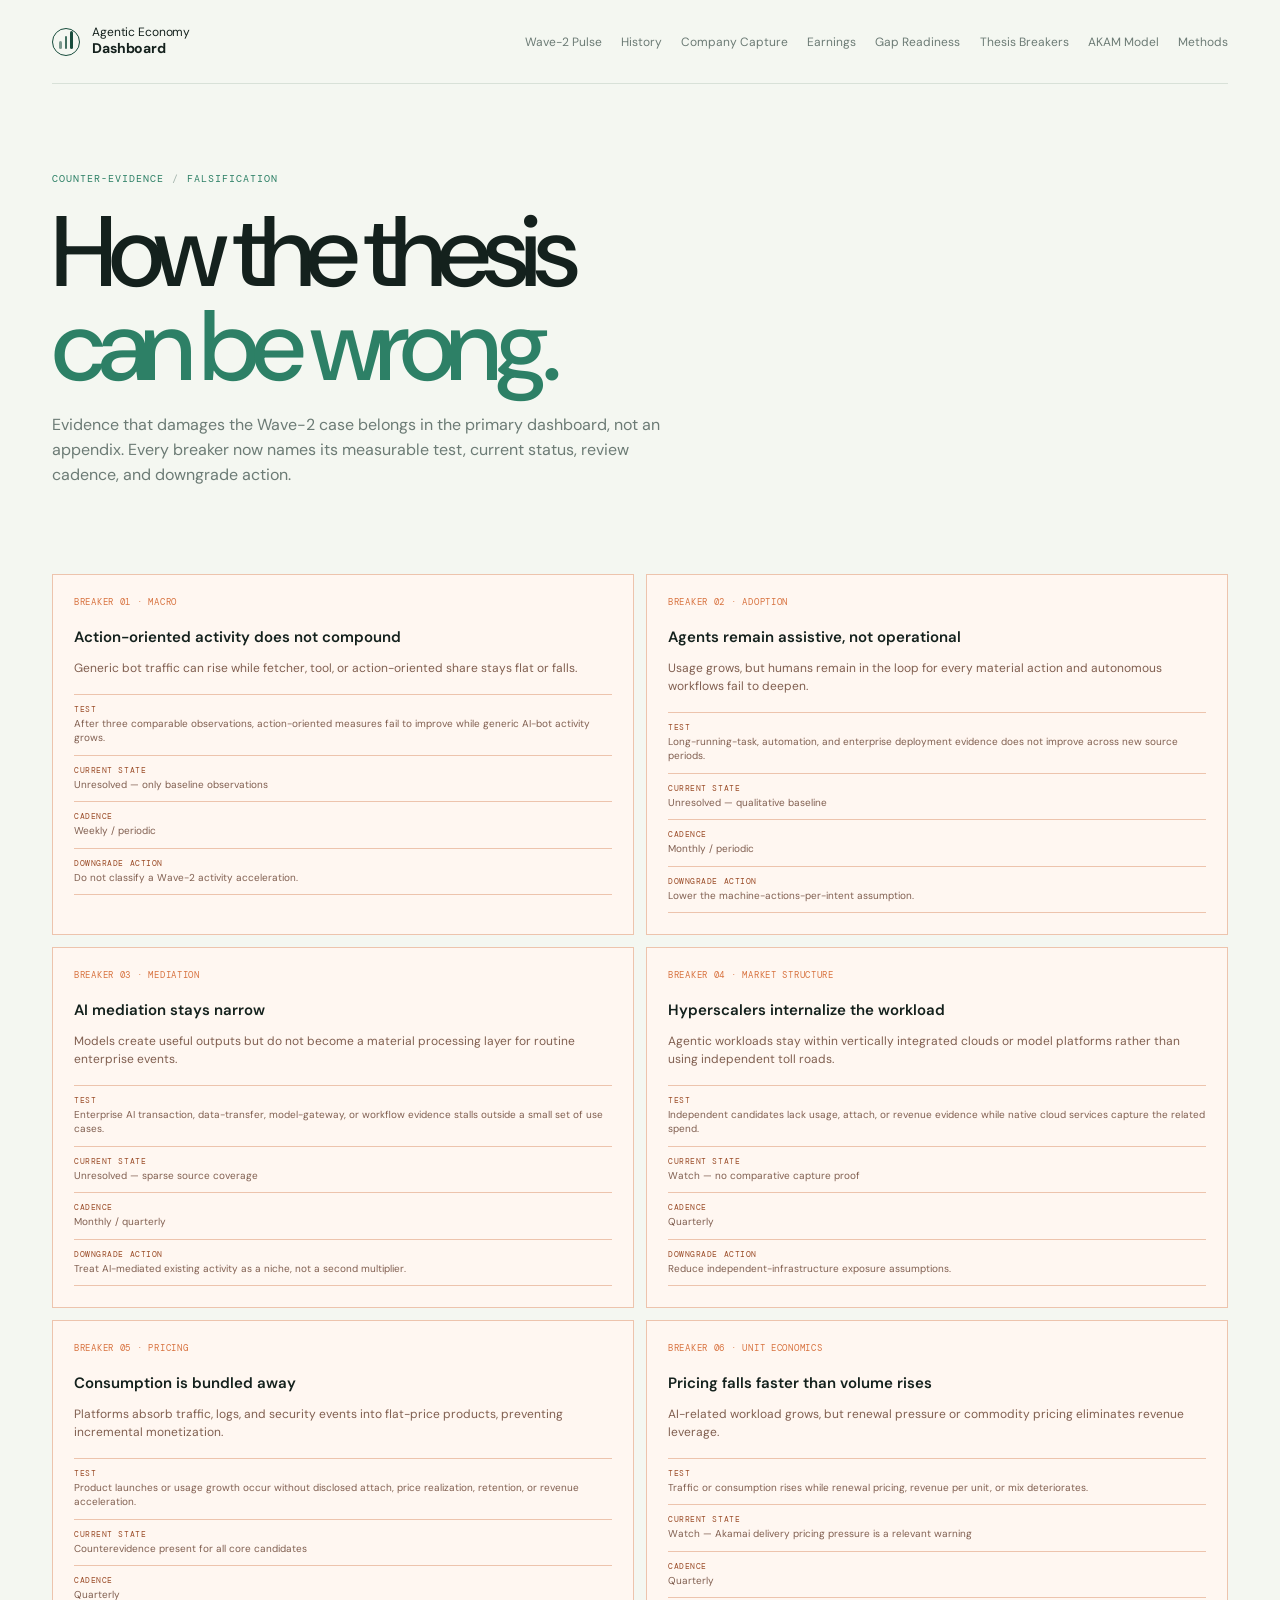
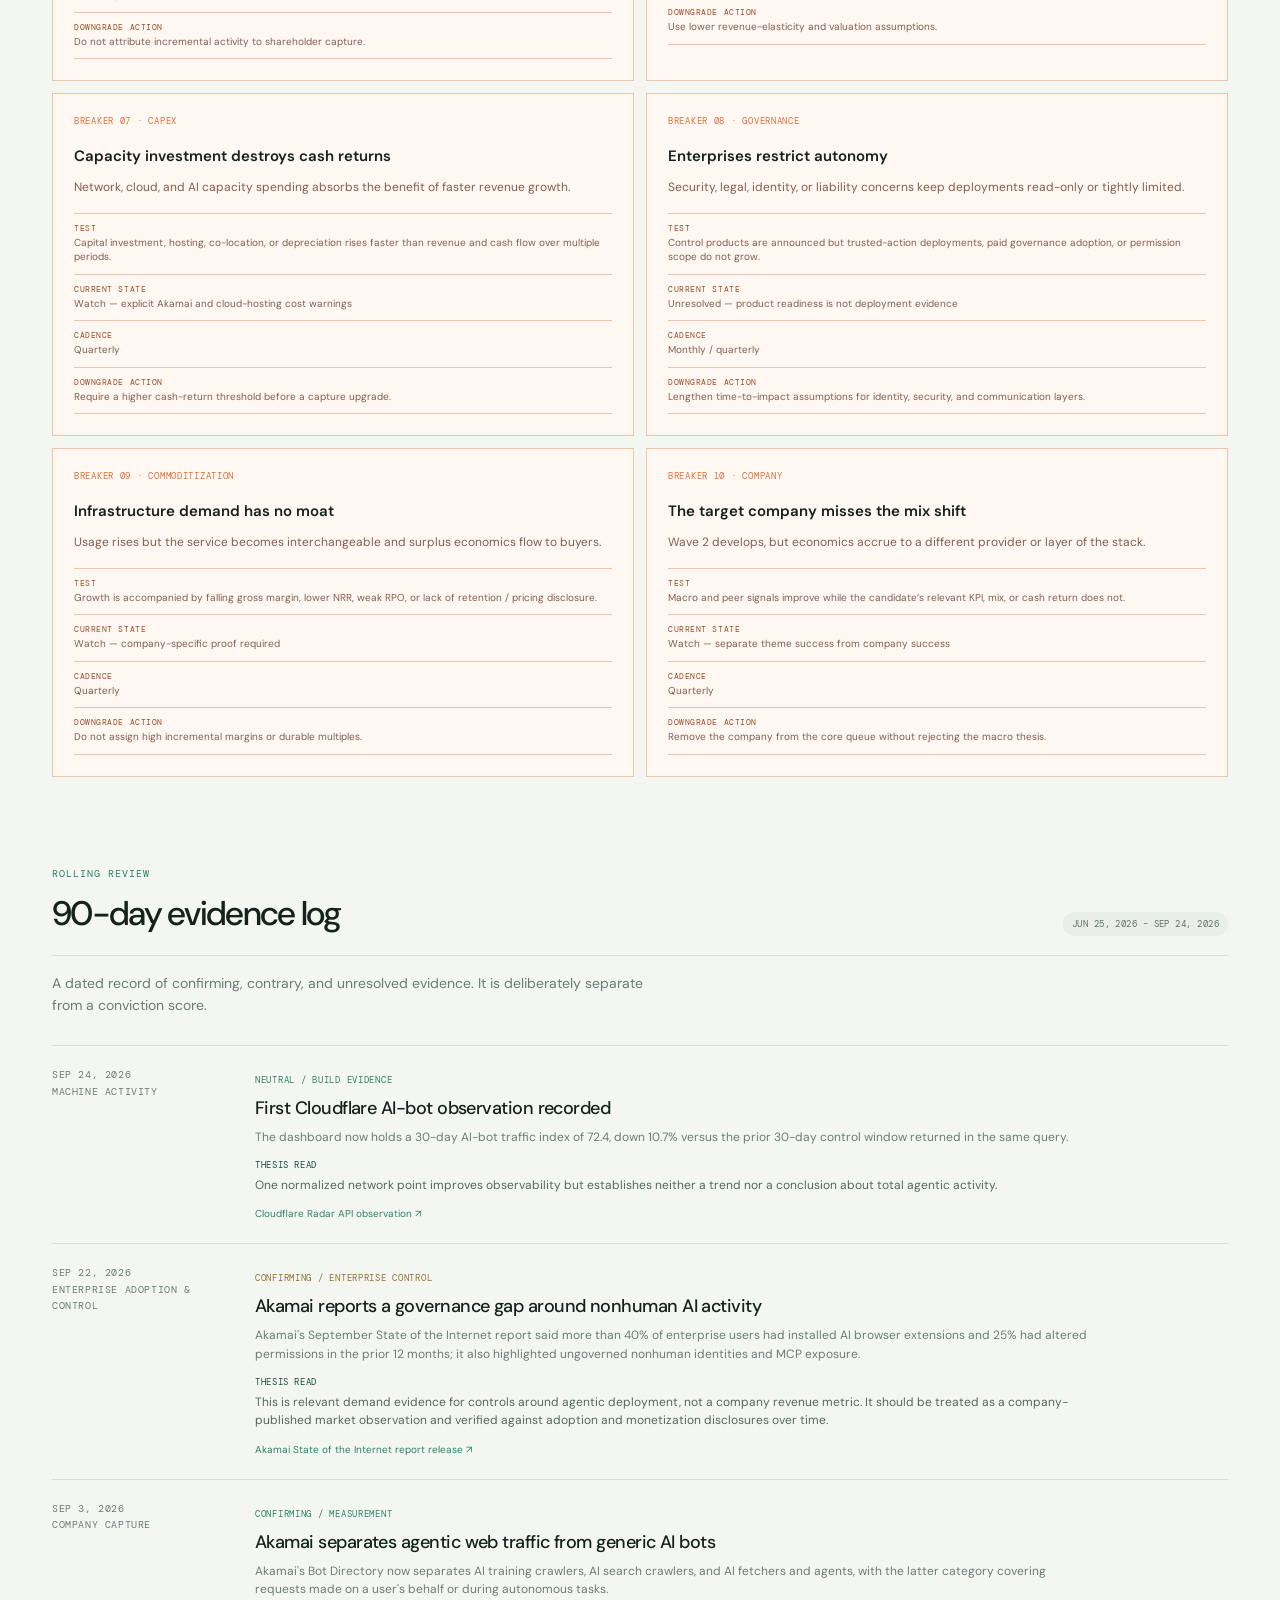
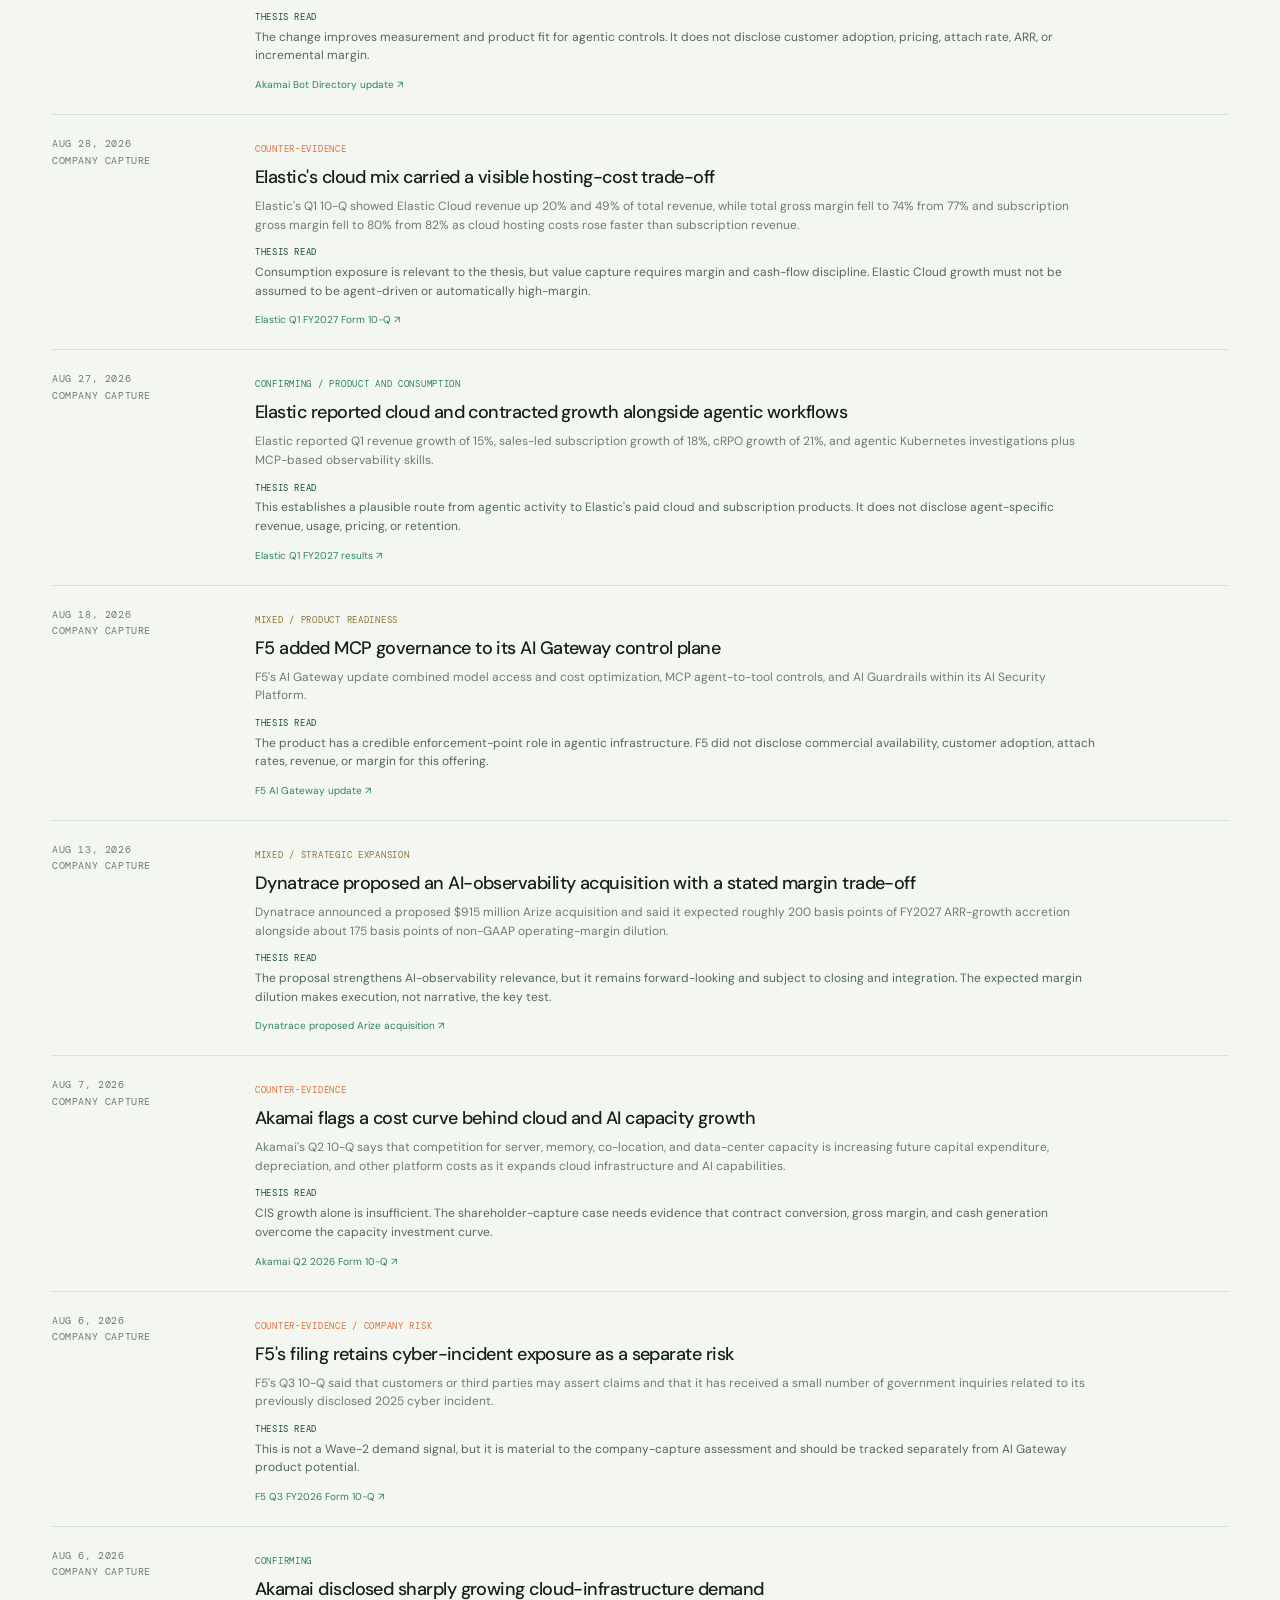
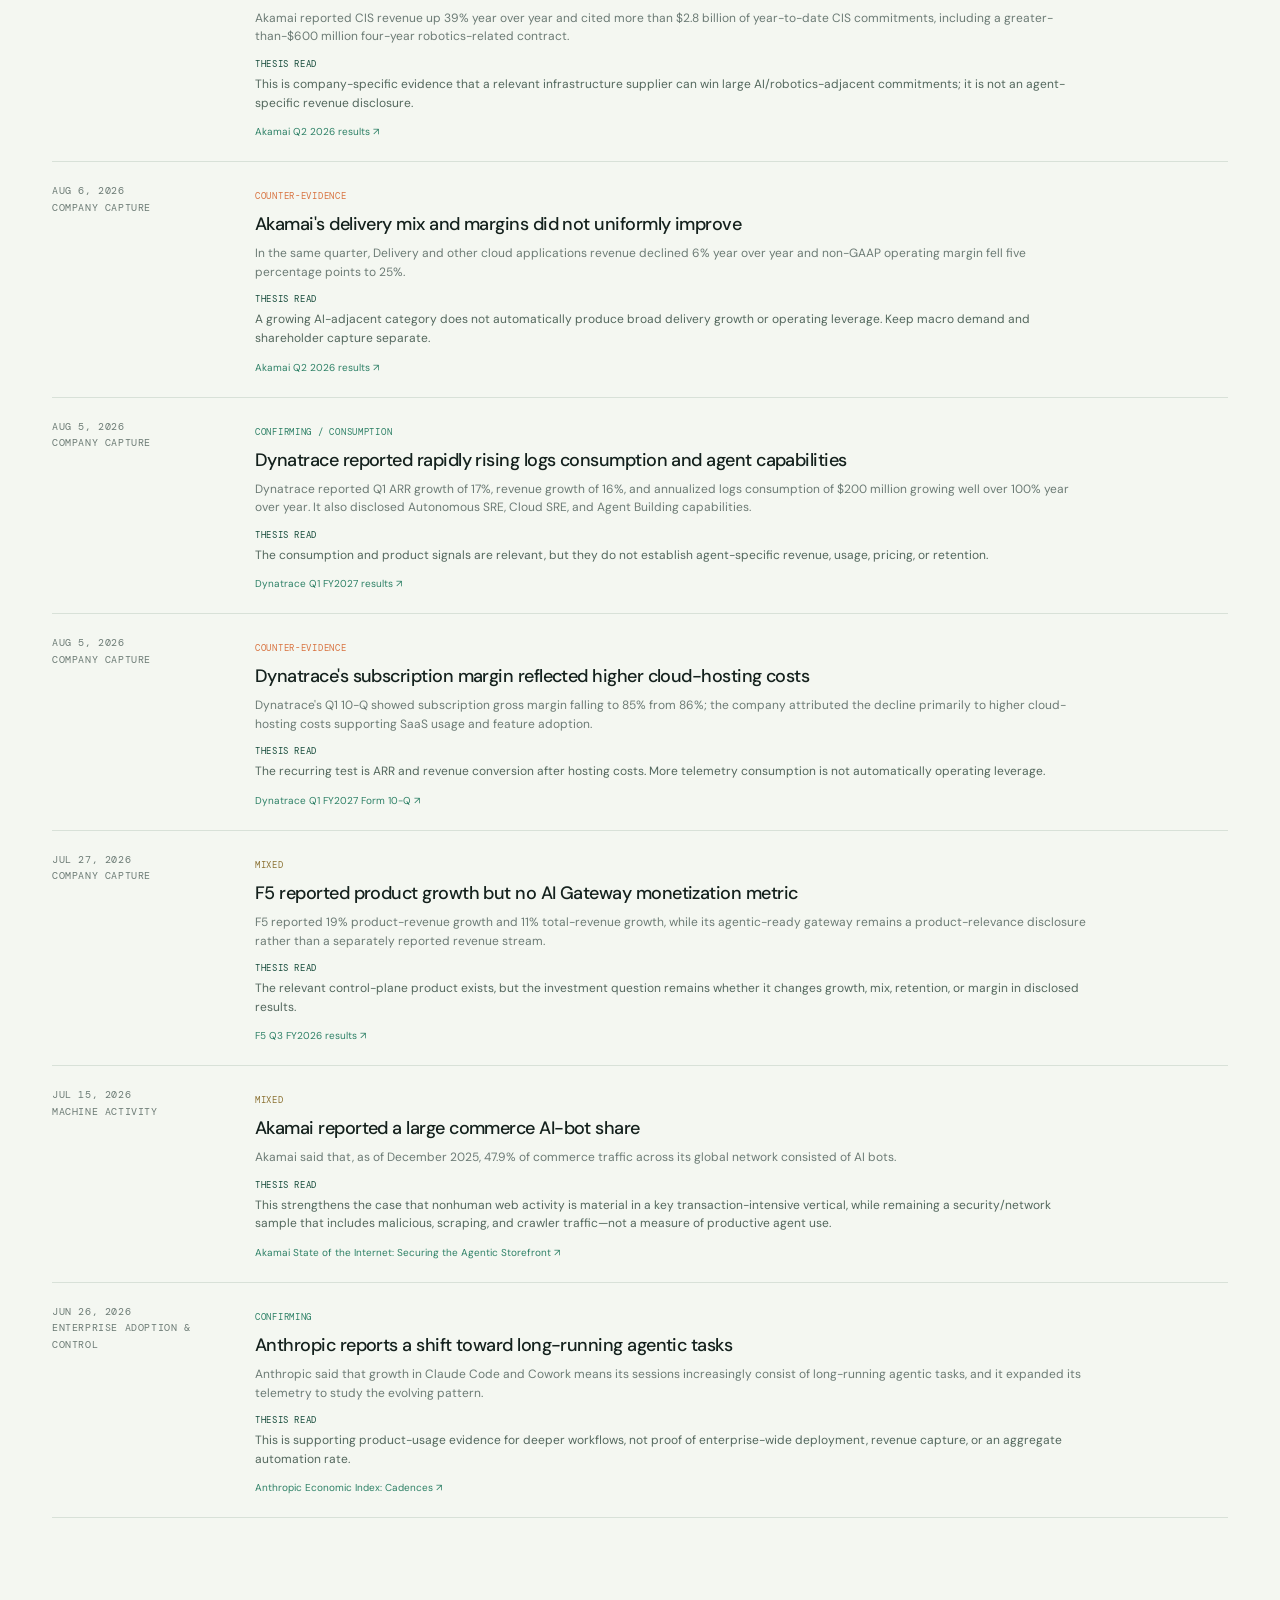
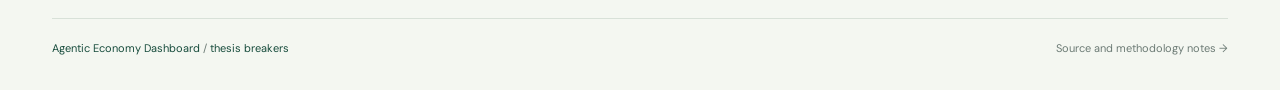
==== commit 1e45c631: "Add compact next-earnings scorecards" ====
--- a/breakers.html
+++ b/breakers.html
@@ -16,7 +16,7 @@
     <div class="shell">
       <header class="topbar">
         <a class="brand" href="index.html"><span class="brand-mark" aria-hidden="true"><i></i><i></i><i></i></span><span>Agentic Economy<br /><strong>Dashboard</strong></span></a>
-        <nav class="topnav" aria-label="Primary navigation"><a href="index.html">Wave-2 Pulse</a><a href="history.html">History</a><a href="companies.html">Company Capture</a><a href="expectations.html">Gap Readiness</a><a href="breakers.html">Thesis Breakers</a><a href="models.html">AKAM Model</a><a href="methodology.html">Methods</a></nav>
+        <nav class="topnav" aria-label="Primary navigation"><a href="index.html">Wave-2 Pulse</a><a href="history.html">History</a><a href="companies.html">Company Capture</a><a href="earnings.html">Earnings</a><a href="expectations.html">Gap Readiness</a><a href="breakers.html">Thesis Breakers</a><a href="models.html">AKAM Model</a><a href="methodology.html">Methods</a></nav>
       </header>
       <main>
         <section class="page-hero">
--- a/styles.css
+++ b/styles.css
@@ -23,7 +23,7 @@
 .brand-mark { width: 28px; height: 28px; border: 1px solid var(--green); border-radius: 50%; display: flex; align-items: flex-end; justify-content: center; gap: 3px; padding: 6px; }
 .brand-mark i { display: block; width: 3px; border-radius: 5px; background: var(--green); }
 .brand-mark i:nth-child(1) { height: 8px; opacity: .55; }.brand-mark i:nth-child(2) { height: 13px; opacity: .8; }.brand-mark i:nth-child(3) { height: 18px; }
-.topnav { display: flex; gap: 28px; align-items: center; font-size: 12px; color: var(--muted); }.topnav a { text-decoration: none; }.topnav a:hover { color: var(--green); }.topnav .repo-link { color: var(--green); border: 1px solid var(--green); border-radius: 99px; padding: 8px 13px; }
+.topnav { display: flex; gap: clamp(12px, 1.5vw, 24px); align-items: center; font-size: 12px; color: var(--muted); }.topnav a { text-decoration: none; }.topnav a:hover { color: var(--green); }.topnav .repo-link { color: var(--green); border: 1px solid var(--green); border-radius: 99px; padding: 8px 13px; }
 .hero { padding: 78px 0 36px; }.eyebrow, .section-number, .card-kicker, .cadence-label, th, .method-index { font-family: "DM Mono", ui-monospace, monospace; text-transform: uppercase; letter-spacing: .1em; font-size: 10px; }.eyebrow { color: var(--green-2); display: flex; align-items: center; gap: 8px; }.live-dot { height: 7px; width: 7px; background: var(--green-2); border-radius: 50%; box-shadow: 0 0 0 4px #d3eee0; }.slash { color: #a4b4ac; }
 .hero-grid { display: grid; grid-template-columns: 1.3fr .7fr; gap: 80px; align-items: end; padding: 24px 0 60px; }.hero h1 { font-size: clamp(50px, 7vw, 104px); line-height: .94; letter-spacing: -.075em; font-weight: 500; margin: 0; }.hero h1 em { color: var(--green-2); font-style: normal; }.hero-copy { font-size: 16px; line-height: 1.55; color: var(--muted); max-width: 510px; margin: 28px 0 0; }.thesis-card { background: var(--green); color: #ecf7ef; padding: 25px; min-height: 210px; border-radius: 3px; box-shadow: var(--shadow); }.thesis-card .card-kicker { color: var(--lime); margin: 0 0 22px; }.thesis-card > p:not(.card-kicker) { margin: 0; font-size: 17px; line-height: 1.4; letter-spacing: -.02em; }.thesis-meta { border-top: 1px solid rgba(255,255,255,.25); margin-top: 28px; padding-top: 12px; display: flex; justify-content: space-between; font-size: 11px; color: #b8d7c8; }.thesis-meta strong { color: var(--lime); font-weight: 500; }
 .snapshot-row { border-top: 1px solid var(--line); border-bottom: 1px solid var(--line); display: grid; grid-template-columns: repeat(4, 1fr); }.snapshot-item { padding: 18px 20px 18px 0; border-right: 1px solid var(--line); margin-right: 20px; }.snapshot-item:last-child { border-right: 0; margin-right: 0; }.snapshot-item span { display: block; color: var(--muted); font-size: 11px; margin-bottom: 8px; }.snapshot-item strong { font-size: 14px; font-weight: 600; }.snapshot-item .stance { color: var(--green-2); }.action-item { text-align: right; padding-right: 0; }.action-item a { font-size: 12px; color: var(--green); text-decoration: none; }
@@ -35,6 +35,6 @@
 .method-grid { display: grid; grid-template-columns: repeat(3, 1fr); gap: 12px; margin-top: 30px; }.method-card { background: var(--mint); padding: 23px; min-height: 205px; }.method-index { color: var(--green-2); }.method-card h3 { font-size: 17px; font-weight: 600; margin: 23px 0 10px; letter-spacing: -.03em; }.method-card p { font-size: 12px; line-height: 1.55; margin: 0; color: #416657; }.cadence-row { display: grid; grid-template-columns: repeat(3, 1fr); border-top: 1px solid var(--line); border-bottom: 1px solid var(--line); margin-top: 12px; }.cadence-row > div { padding: 20px 20px 20px 0; border-right: 1px solid var(--line); margin-right: 20px; }.cadence-row > div:last-child { border: 0; margin: 0; }.cadence-label { color: var(--green-2); display: block; margin-bottom: 9px; }.cadence-row strong, .cadence-row small { display: block; }.cadence-row strong { font-size: 14px; margin-bottom: 4px; }.cadence-row small { color: var(--muted); font-size: 11px; }
 .source-list { margin-top: 26px; display: grid; grid-template-columns: 1fr 1fr; gap: 0 32px; }.source-item { display: grid; grid-template-columns: 1fr auto; gap: 20px; border-top: 1px solid var(--line); padding: 16px 0; }.source-item strong { font-size: 13px; font-weight: 600; }.source-item p { color: var(--muted); margin: 5px 0 0; font-size: 11px; line-height: 1.45; }.source-item a { color: var(--green-2); font-family: "DM Mono", monospace; font-size: 10px; text-decoration: none; align-self: center; }.source-item a:hover { text-decoration: underline; }
 .footer { border-top: 1px solid var(--line); margin-top: 100px; padding: 22px 0 35px; display: flex; justify-content: space-between; font-size: 11px; color: var(--green); }.footer a { text-decoration: none; }.muted { color: var(--muted); }
-.page-hero { padding: 78px 0 52px; max-width: 900px; }.page-hero h1 { font-size: clamp(52px, 8vw, 100px); line-height: .94; letter-spacing: -.075em; font-weight: 500; margin: 20px 0; }.page-hero h1 em { color: var(--green-2); font-style: normal; }.page-hero > p:last-child { color: var(--muted); font-size: 16px; max-width: 630px; line-height: 1.55; margin: 0; }.notice { display: grid; grid-template-columns: 170px 1fr; gap: 22px; background: #edf3ed; border-left: 3px solid var(--green-2); padding: 17px 20px; font-size: 13px; line-height: 1.45; margin-bottom: 28px; }.notice strong { color: var(--green); }.notice span { color: var(--muted); }.company-grid { display: grid; grid-template-columns: repeat(2, 1fr); gap: 12px; }.company-card { padding: 24px; min-height: 300px; background: var(--card); border: 1px solid var(--line); display: flex; flex-direction: column; }.company-card-top { display: flex; align-items: center; justify-content: space-between; }.ticker { color: var(--green); font-family: "DM Mono", monospace; font-size: 17px; font-weight: 500; }.company-mechanism { margin: 28px 0 14px; font-size: 15px; line-height: 1.45; letter-spacing: -.02em; }.company-period { color: var(--muted); font-family: "DM Mono", monospace; font-size: 9px; letter-spacing: .05em; text-transform: uppercase; margin: 0 0 12px; }.company-evidence { display: grid; grid-template-columns: 1fr; gap: 0; margin: 0 0 14px; border-top: 1px solid var(--line); }.company-evidence div { display: grid; grid-template-columns: 1fr auto; gap: 12px; align-items: baseline; border-bottom: 1px solid var(--line); padding: 8px 0; }.company-evidence dt { color: var(--muted); font-size: 10px; }.company-evidence dd { color: var(--green); font-family: "DM Mono", monospace; font-size: 10px; text-align: right; margin: 0; }.company-read, .company-counterpoint { color: var(--muted); font-size: 11px; line-height: 1.5; margin: 0 0 9px; }.company-read span, .company-counterpoint span { display: block; color: var(--green); font-family: "DM Mono", monospace; font-size: 9px; letter-spacing: .07em; text-transform: uppercase; margin-bottom: 3px; }.company-counterpoint { color: #8a6554; }.company-counterpoint span { color: #9b4d29; }.company-label { color: var(--muted); font-family: "DM Mono", monospace; font-size: 9px; letter-spacing: .08em; text-transform: uppercase; margin: 0 0 10px; }.company-card ul { padding-left: 17px; margin: 0; columns: 2; column-gap: 22px; color: var(--muted); font-size: 11px; line-height: 1.7; }.company-sources { display: flex; flex-wrap: wrap; gap: 10px; margin-top: auto; padding-top: 16px; }.company-sources a { color: var(--green-2); font-size: 11px; text-decoration: none; }.gap-page { margin-top: 34px; }.expectation-methods { margin-top: 70px; }.source-list-wide { grid-template-columns: 1fr; }.source-item-detailed { padding: 20px 0; }.source-caveat { max-width: 800px; color: #8a6554 !important; }.metadata-row { display: flex; justify-content: space-between; gap: 14px; color: var(--muted); font-size: 10px; margin: 0 0 12px; }.metadata-row b { color: var(--green); font-weight: 500; }.method-note { color: var(--muted); font-size: 10px; line-height: 1.45; margin: 0; }.metric-card-wide { min-height: 350px; }.docs-links { display: flex; flex-wrap: wrap; gap: 9px; margin-top: 30px; }.docs-links a { text-decoration: none; color: var(--green); background: var(--mint); padding: 10px 13px; font-size: 12px; }.breaker-page { margin-top: 35px; }
+.page-hero { padding: 78px 0 52px; max-width: 900px; }.page-hero h1 { font-size: clamp(52px, 8vw, 100px); line-height: .94; letter-spacing: -.075em; font-weight: 500; margin: 20px 0; }.page-hero h1 em { color: var(--green-2); font-style: normal; }.page-hero > p:last-child { color: var(--muted); font-size: 16px; max-width: 630px; line-height: 1.55; margin: 0; }.notice { display: grid; grid-template-columns: 170px 1fr; gap: 22px; background: #edf3ed; border-left: 3px solid var(--green-2); padding: 17px 20px; font-size: 13px; line-height: 1.45; margin-bottom: 28px; }.notice strong { color: var(--green); }.notice span { color: var(--muted); }.next-earnings-notice { margin-top: -16px; }.next-earnings-notice a { color: var(--green-2); font-size: 12px; text-decoration: none; white-space: nowrap; }.next-earnings-notice a:hover { text-decoration: underline; }.company-grid { display: grid; grid-template-columns: repeat(2, 1fr); gap: 12px; }.company-card { padding: 24px; min-height: 300px; background: var(--card); border: 1px solid var(--line); display: flex; flex-direction: column; }.company-card-top { display: flex; align-items: center; justify-content: space-between; }.ticker { color: var(--green); font-family: "DM Mono", monospace; font-size: 17px; font-weight: 500; }.company-mechanism { margin: 28px 0 14px; font-size: 15px; line-height: 1.45; letter-spacing: -.02em; }.company-period { color: var(--muted); font-family: "DM Mono", monospace; font-size: 9px; letter-spacing: .05em; text-transform: uppercase; margin: 0 0 12px; }.company-evidence { display: grid; grid-template-columns: 1fr; gap: 0; margin: 0 0 14px; border-top: 1px solid var(--line); }.company-evidence div { display: grid; grid-template-columns: 1fr auto; gap: 12px; align-items: baseline; border-bottom: 1px solid var(--line); padding: 8px 0; }.company-evidence dt { color: var(--muted); font-size: 10px; }.company-evidence dd { color: var(--green); font-family: "DM Mono", monospace; font-size: 10px; text-align: right; margin: 0; }.company-read, .company-counterpoint { color: var(--muted); font-size: 11px; line-height: 1.5; margin: 0 0 9px; }.company-read span, .company-counterpoint span { display: block; color: var(--green); font-family: "DM Mono", monospace; font-size: 9px; letter-spacing: .07em; text-transform: uppercase; margin-bottom: 3px; }.company-counterpoint { color: #8a6554; }.company-counterpoint span { color: #9b4d29; }.company-label { color: var(--muted); font-family: "DM Mono", monospace; font-size: 9px; letter-spacing: .08em; text-transform: uppercase; margin: 0 0 10px; }.company-card ul { padding-left: 17px; margin: 0; columns: 2; column-gap: 22px; color: var(--muted); font-size: 11px; line-height: 1.7; }.company-sources { display: flex; flex-wrap: wrap; gap: 10px; margin-top: auto; padding-top: 16px; }.company-sources a { color: var(--green-2); font-size: 11px; text-decoration: none; }.gap-page { margin-top: 34px; }.expectation-methods { margin-top: 70px; }.source-list-wide { grid-template-columns: 1fr; }.source-item-detailed { padding: 20px 0; }.source-caveat { max-width: 800px; color: #8a6554 !important; }.metadata-row { display: flex; justify-content: space-between; gap: 14px; color: var(--muted); font-size: 10px; margin: 0 0 12px; }.metadata-row b { color: var(--green); font-weight: 500; }.method-note { color: var(--muted); font-size: 10px; line-height: 1.45; margin: 0; }.metric-card-wide { min-height: 350px; }.docs-links { display: flex; flex-wrap: wrap; gap: 9px; margin-top: 30px; }.docs-links a { text-decoration: none; color: var(--green); background: var(--mint); padding: 10px 13px; font-size: 12px; }.breaker-page { margin-top: 35px; }
 @media (max-width: 900px) { .shell { padding: 0 24px; }.topnav { gap: 14px; }.topnav a:not(.repo-link) { display: none; }.hero-grid, .section-intro { grid-template-columns: 1fr; gap: 30px; }.hero h1 { font-size: clamp(52px, 13vw, 88px); }.metric-grid, .expectation-grid, .breaker-grid, .method-grid { grid-template-columns: 1fr 1fr; }.snapshot-row { grid-template-columns: 1fr 1fr; }.snapshot-item:nth-child(2) { border-right: 0; }.action-item { text-align: left; padding-top: 0; }.cadence-row { grid-template-columns: 1fr; }.cadence-row > div { border-right: 0; border-bottom: 1px solid var(--line); margin-right: 0; }.source-list { grid-template-columns: 1fr; } }
 @media (max-width: 580px) { .hero { padding-top: 52px; }.metric-grid, .expectation-grid, .breaker-grid, .method-grid, .company-grid { grid-template-columns: 1fr; }.snapshot-row { grid-template-columns: 1fr; }.snapshot-item { border-right: 0; border-bottom: 1px solid var(--line); margin: 0; padding: 14px 0; }.snapshot-item:last-child { border-bottom: 0; }.action-item { padding: 14px 0; }.section-block { padding-top: 65px; }.section-heading { align-items: flex-start; gap: 16px; }.footer { flex-direction: column; gap: 8px; }.page-hero { padding-top: 52px; }.notice { grid-template-columns: 1fr; gap: 6px; }.company-card ul { columns: 1; }.metadata-row { flex-direction: column; gap: 4px; } }
--- a/decision-gates.css
+++ b/decision-gates.css
@@ -269,12 +269,156 @@
   padding: 12px 0;
 }
 
+.scorecard-event {
+  margin: 28px 0 0;
+}
+
+.scorecard-baseline-grid {
+  margin-top: 18px;
+}
+
+.scorecard-baseline-card {
+  min-height: 130px;
+}
+
+.scorecard-baseline-card strong {
+  font-size: 22px;
+  margin: 13px 0 8px;
+}
+
+.scorecard-grid {
+  display: grid;
+  gap: 12px;
+  grid-template-columns: repeat(2, minmax(0, 1fr));
+  margin-top: 30px;
+}
+
+.scorecard-check {
+  background: var(--card);
+  border: 1px solid var(--line);
+  padding: 23px;
+}
+
+.scorecard-check-top {
+  align-items: flex-start;
+  display: flex;
+  justify-content: space-between;
+}
+
+.scorecard-check h3 {
+  font-size: 20px;
+  font-weight: 500;
+  letter-spacing: -.035em;
+  line-height: 1.15;
+  margin: 21px 0;
+}
+
+.scorecard-check dl {
+  border-top: 1px solid var(--line);
+  margin: 0;
+}
+
+.scorecard-check dl div {
+  border-bottom: 1px solid var(--line);
+  padding: 10px 0;
+}
+
+.scorecard-check dt {
+  color: var(--green-2);
+  font-family: "DM Mono", ui-monospace, monospace;
+  font-size: 8px;
+  letter-spacing: .07em;
+  text-transform: uppercase;
+}
+
+.scorecard-check dd {
+  color: var(--muted);
+  font-size: 11px;
+  line-height: 1.5;
+  margin: 4px 0 0;
+}
+
+.scorecard-check dl div:nth-child(3) dd {
+  color: #416657;
+}
+
+.scorecard-check dl div:nth-child(4) dd,
+.scorecard-check dl div:nth-child(5) dd {
+  color: #8a6554;
+}
+
+.scorecard-check dl div:last-child dd {
+  color: var(--ink);
+}
+
+.scorecard-bottom {
+  display: grid;
+  gap: 12px;
+  grid-template-columns: minmax(0, 1fr) minmax(0, 1fr);
+  margin-top: 30px;
+}
+
+.scorecard-protocol,
+.scorecard-outcomes {
+  background: var(--mint);
+  padding: 24px;
+}
+
+.scorecard-protocol h3,
+.scorecard-outcomes h3 {
+  font-size: 19px;
+  font-weight: 500;
+  letter-spacing: -.03em;
+  margin: 18px 0 16px;
+}
+
+.scorecard-protocol ol {
+  border-top: 1px solid #bad5c3;
+  color: #416657;
+  font-size: 11px;
+  line-height: 1.52;
+  margin: 0;
+  padding: 0 0 0 19px;
+}
+
+.scorecard-protocol li {
+  border-bottom: 1px solid #bad5c3;
+  padding: 10px 0 10px 2px;
+}
+
+.scorecard-decision {
+  border-top: 1px solid #bad5c3;
+  padding: 12px 0;
+}
+
+.scorecard-decision:last-child {
+  border-bottom: 1px solid #bad5c3;
+}
+
+.scorecard-decision p {
+  color: #416657;
+  font-size: 11px;
+  line-height: 1.48;
+  margin: 8px 0;
+}
+
+.scorecard-decision strong {
+  color: var(--green);
+  display: block;
+  font-size: 10px;
+  line-height: 1.45;
+}
+
 @media (max-width: 1100px) {
   .research-gate-grid {
     grid-template-columns: repeat(3, minmax(0, 1fr));
   }
 
   .mechanics-grid {
+    grid-template-columns: 1fr;
+  }
+
+  .scorecard-grid {
     grid-template-columns: 1fr;
   }
 }
@@ -288,6 +432,10 @@
   .breaker-page {
     grid-template-columns: 1fr;
   }
+
+  .scorecard-bottom {
+    grid-template-columns: 1fr;
+  }
 }
 
 @media (max-width: 580px) {
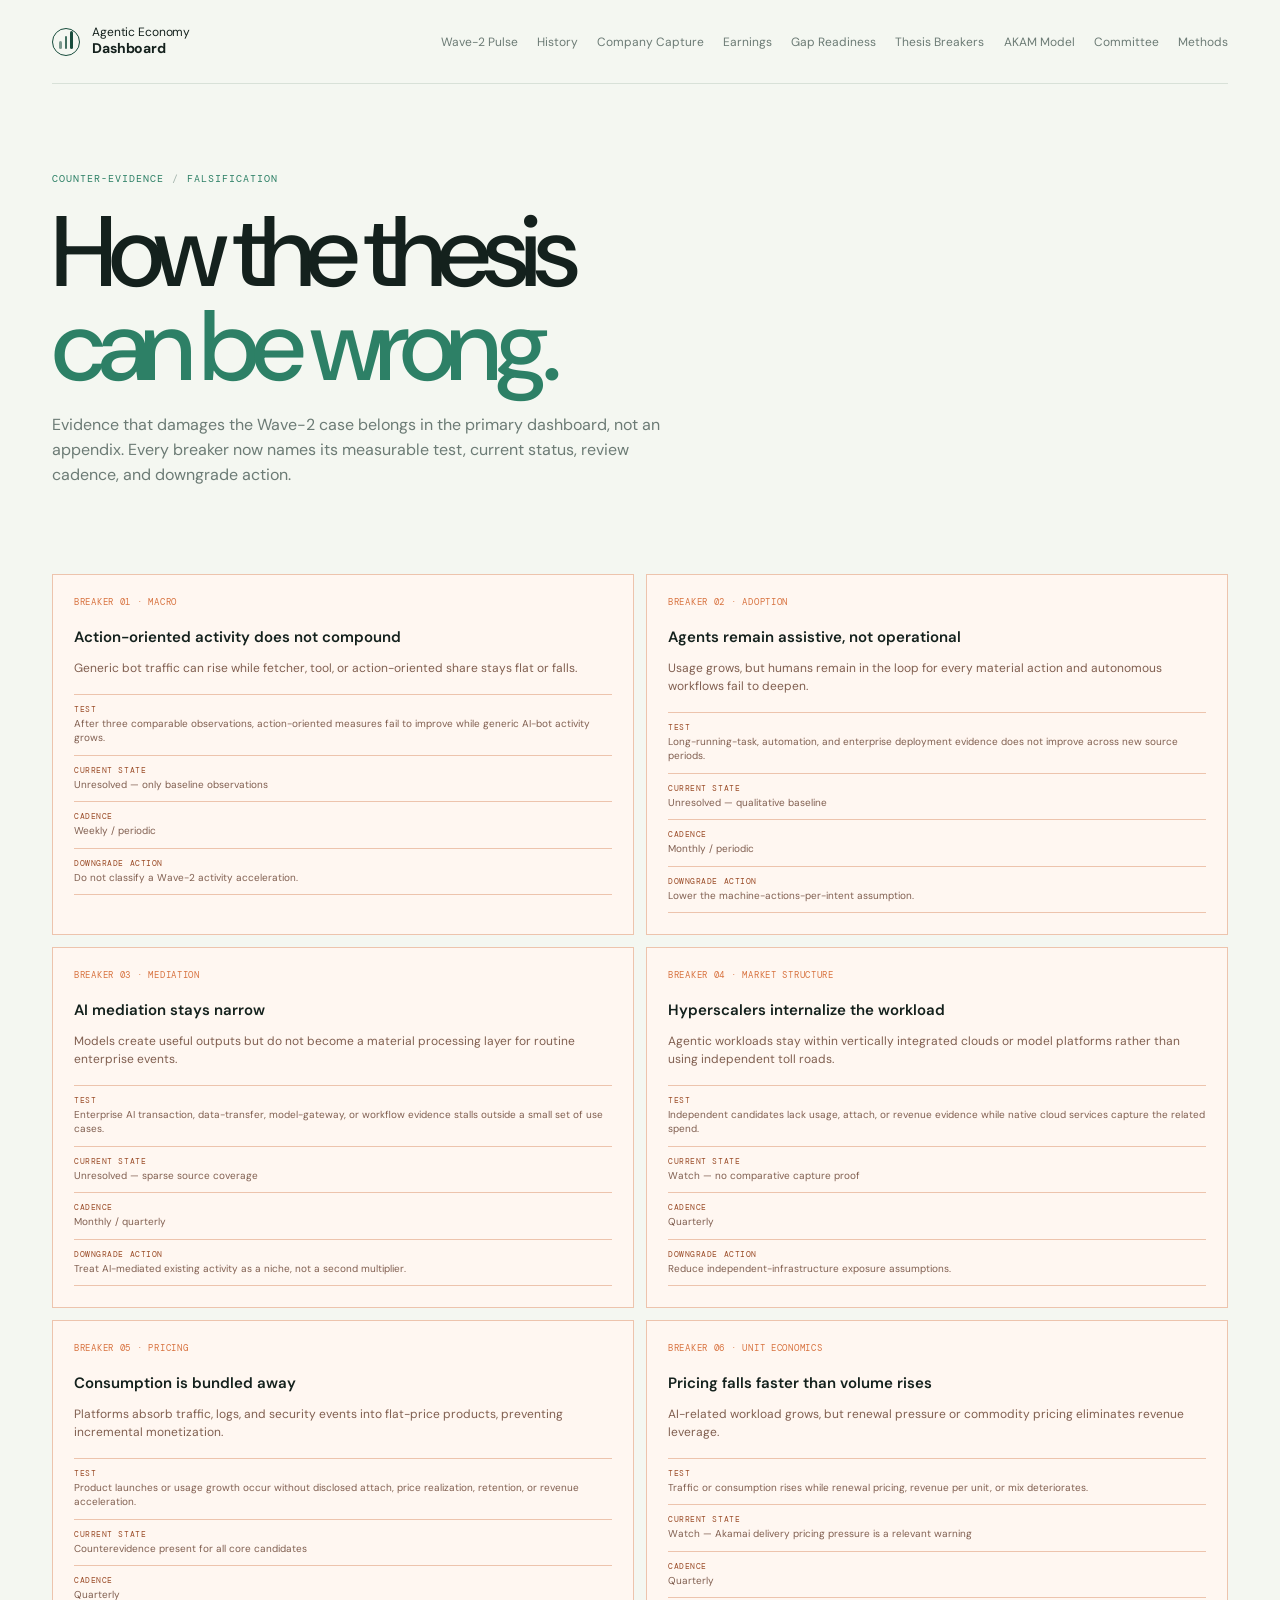
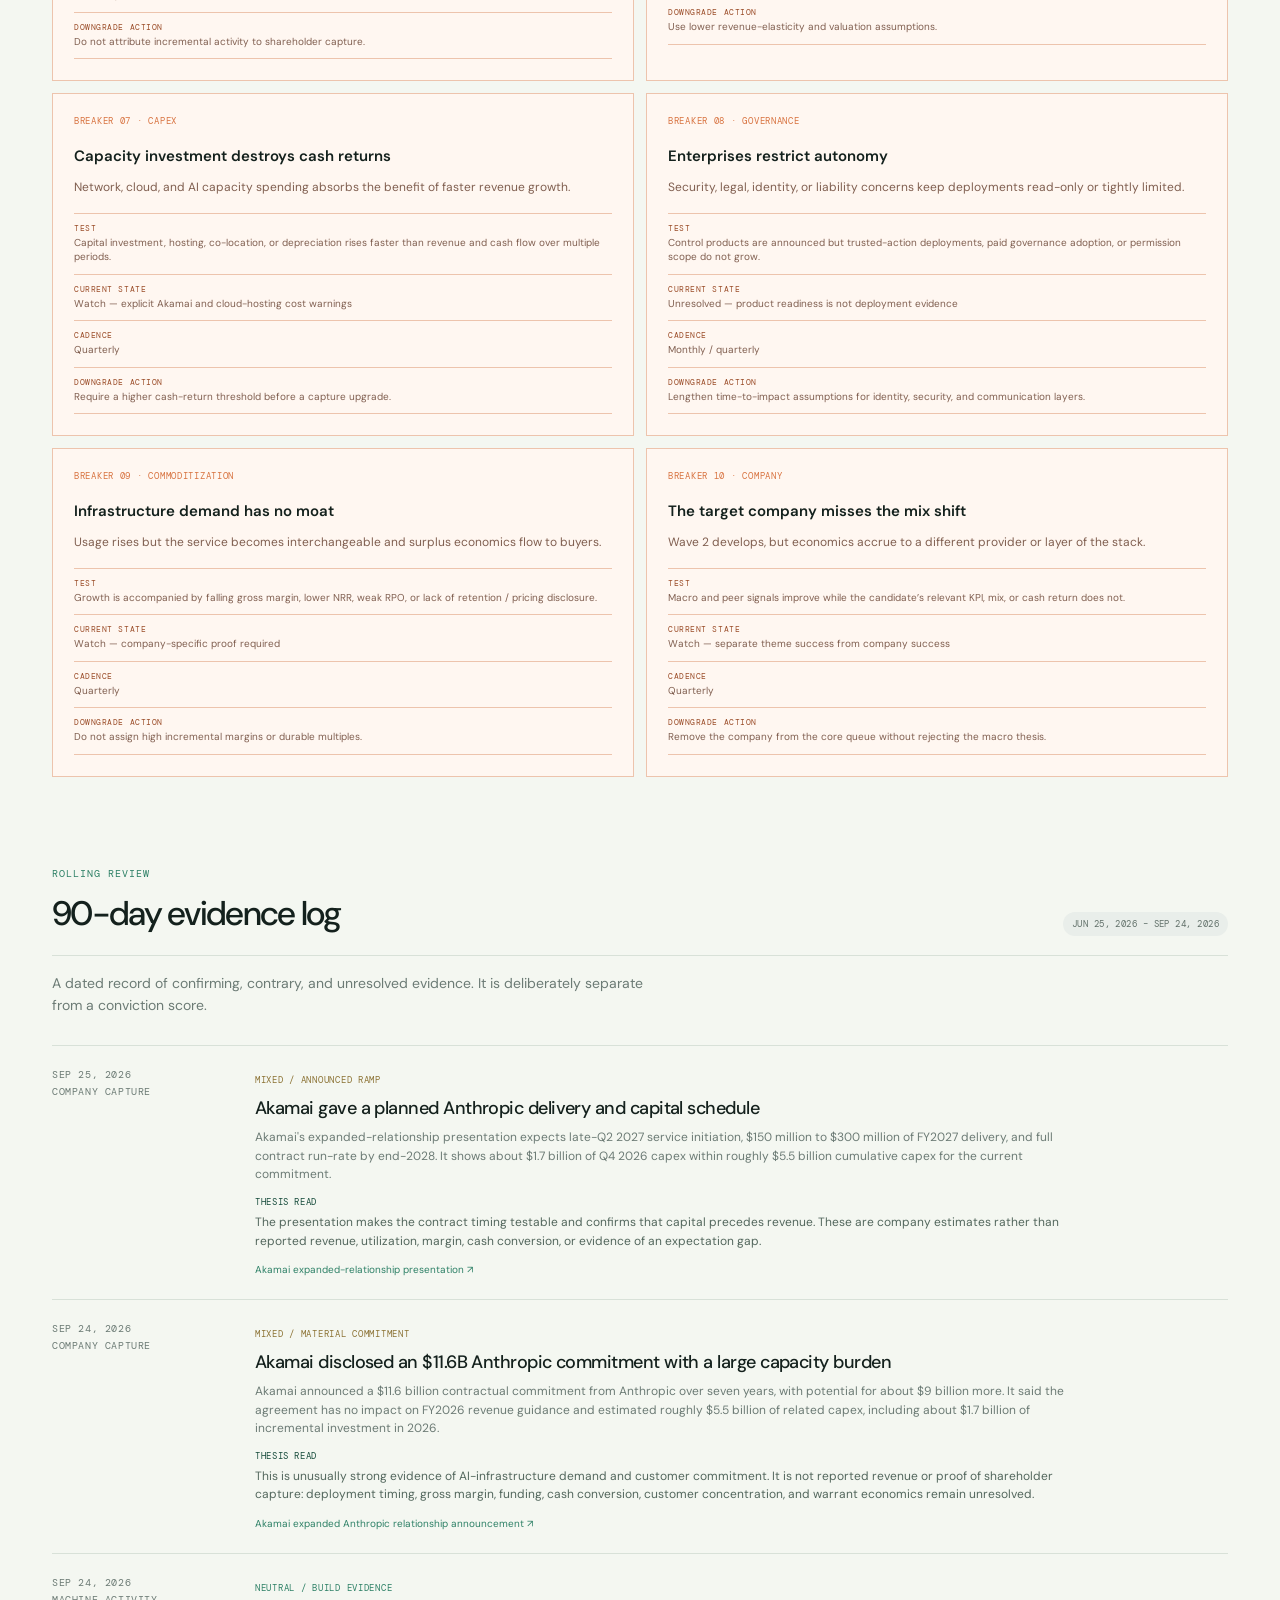
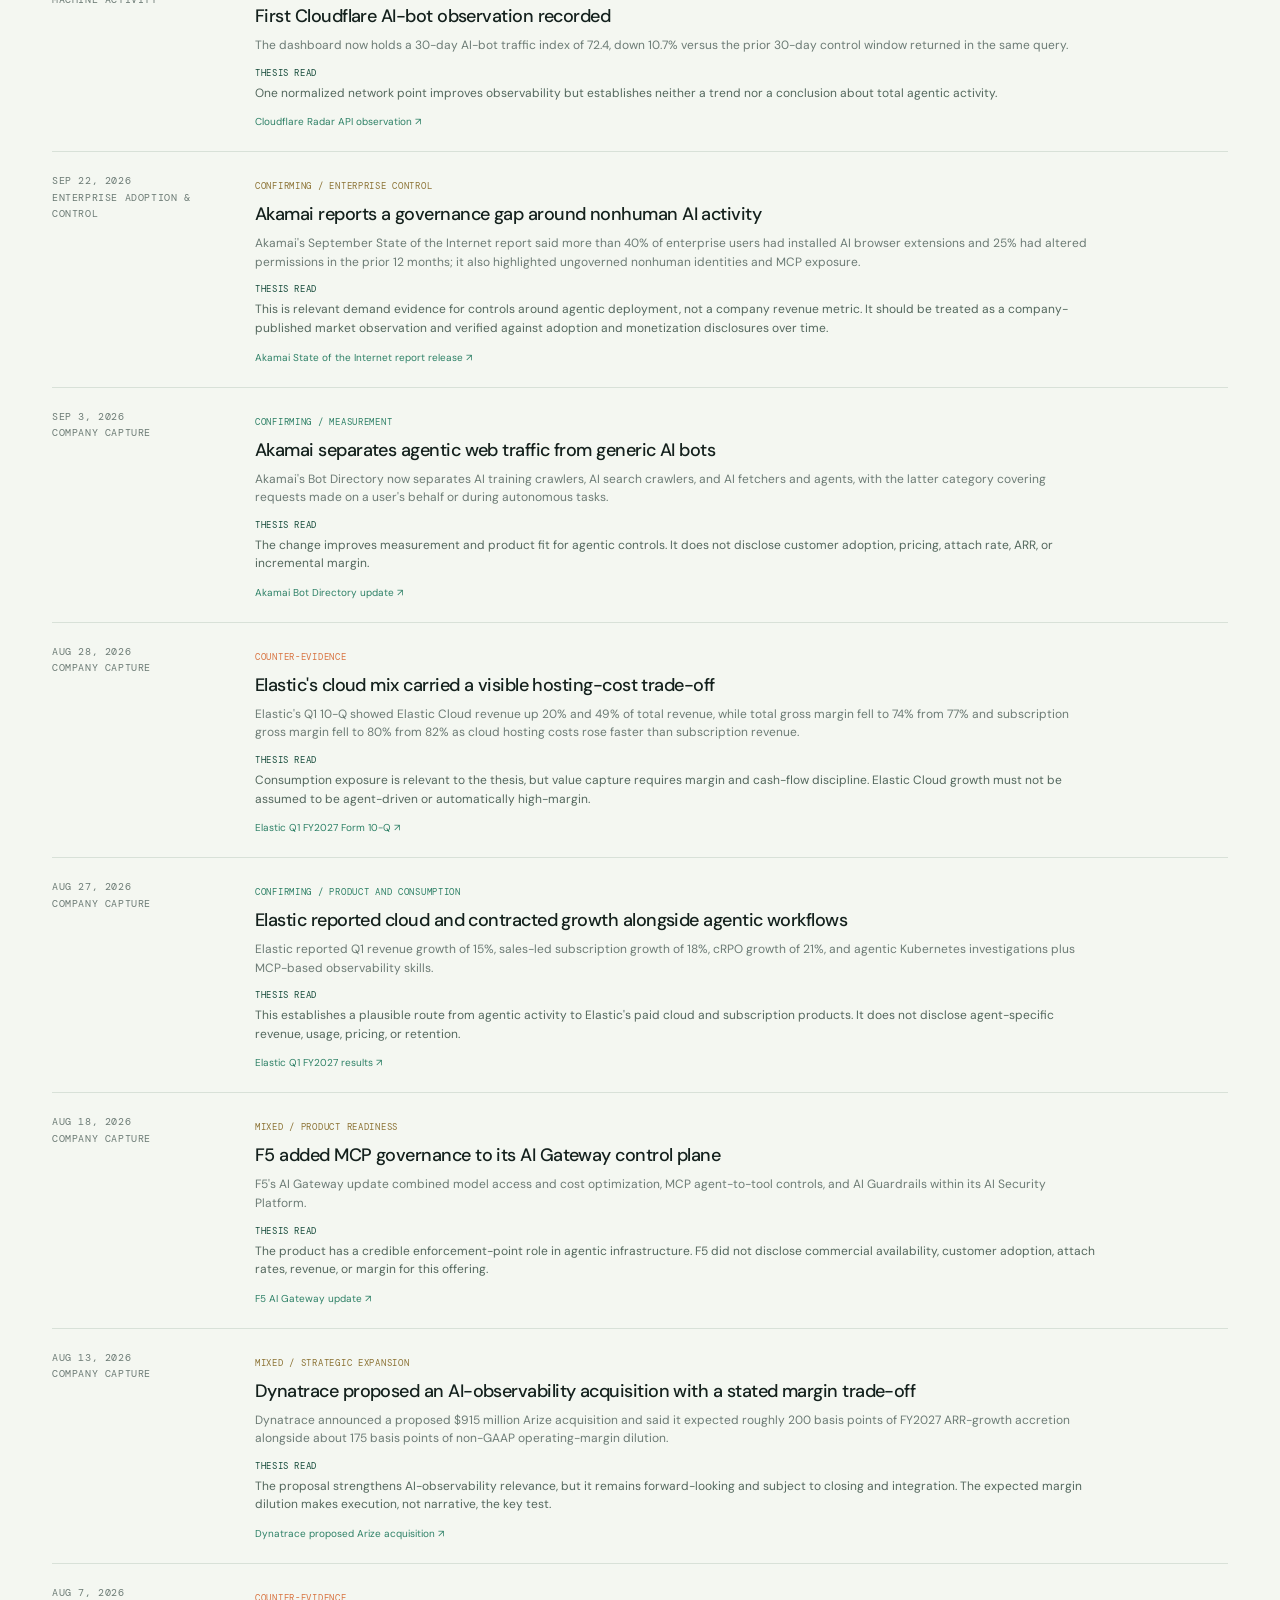
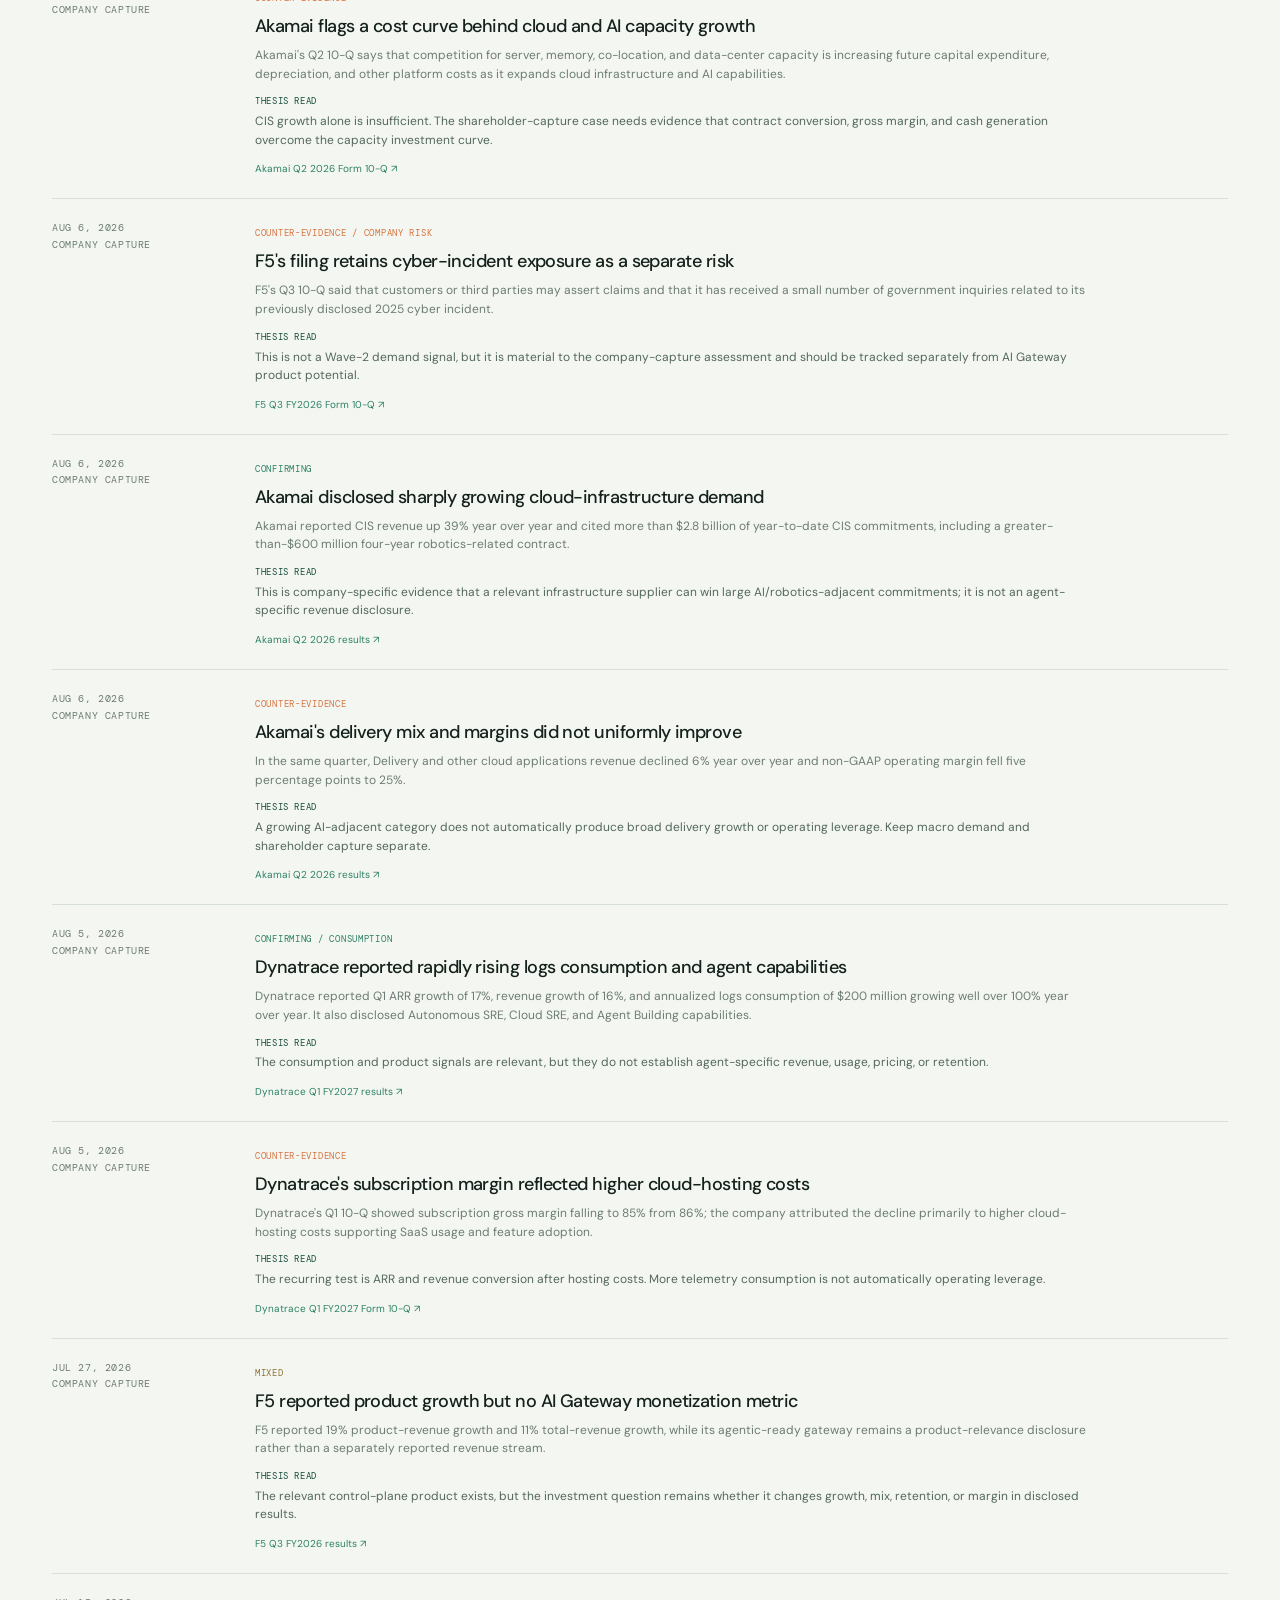
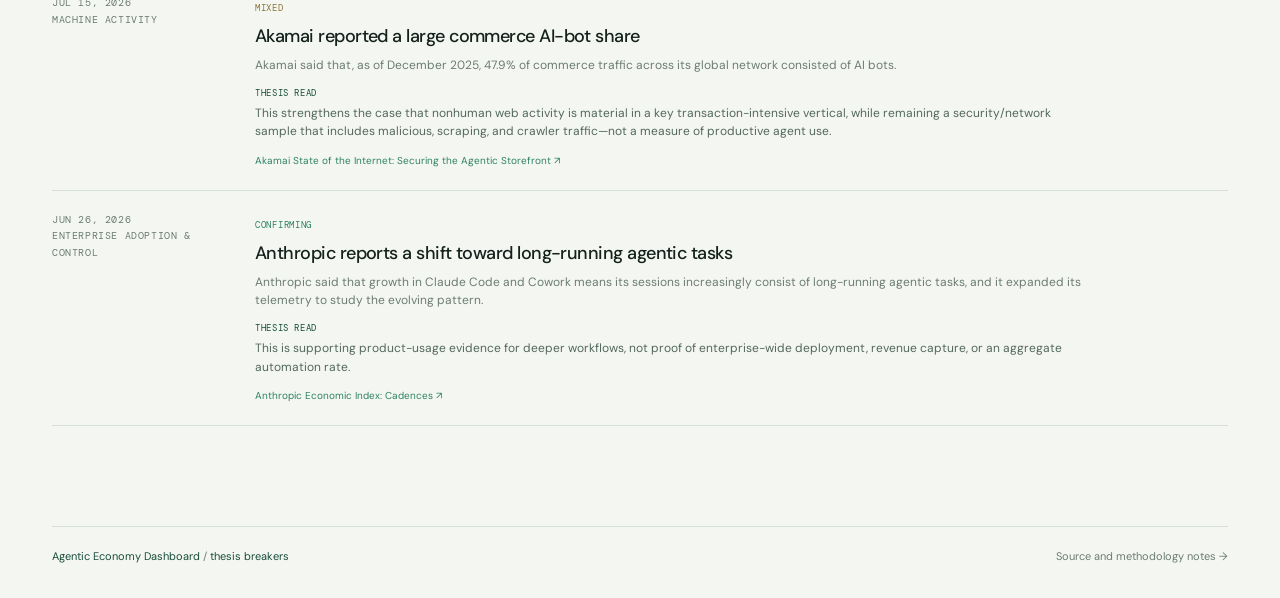
==== commit f0b3eabb: "Add agentic economy committee board" ====
--- a/breakers.html
+++ b/breakers.html
@@ -16,7 +16,7 @@
     <div class="shell">
       <header class="topbar">
         <a class="brand" href="index.html"><span class="brand-mark" aria-hidden="true"><i></i><i></i><i></i></span><span>Agentic Economy<br /><strong>Dashboard</strong></span></a>
-        <nav class="topnav" aria-label="Primary navigation"><a href="index.html">Wave-2 Pulse</a><a href="history.html">History</a><a href="companies.html">Company Capture</a><a href="earnings.html">Earnings</a><a href="expectations.html">Gap Readiness</a><a href="breakers.html">Thesis Breakers</a><a href="models.html">AKAM Model</a><a href="methodology.html">Methods</a></nav>
+        <nav class="topnav" aria-label="Primary navigation"><a href="index.html">Wave-2 Pulse</a><a href="history.html">History</a><a href="companies.html">Company Capture</a><a href="earnings.html">Earnings</a><a href="expectations.html">Gap Readiness</a><a href="breakers.html">Thesis Breakers</a><a href="models.html">AKAM Model</a><a href="committee.html">Committee</a><a href="methodology.html">Methods</a></nav>
       </header>
       <main>
         <section class="page-hero">
--- a/decision-gates.css
+++ b/decision-gates.css
@@ -163,6 +163,48 @@
   margin-top: 5px;
 }
 
+.company-current-update {
+  background: #edf3ed;
+  border-left: 2px solid var(--green-2);
+  margin: 12px 0 0;
+  padding: 10px 11px;
+}
+
+.company-current-update > span,
+.company-current-update > strong,
+.company-current-update > a {
+  display: block;
+}
+
+.company-current-update > span {
+  color: var(--green);
+  font-family: "DM Mono", ui-monospace, monospace;
+  font-size: 8px;
+  letter-spacing: .07em;
+  text-transform: uppercase;
+}
+
+.company-current-update > strong {
+  color: var(--green);
+  font-size: 11px;
+  line-height: 1.4;
+  margin-top: 5px;
+}
+
+.company-current-update p {
+  color: #416657;
+  font-size: 10px;
+  line-height: 1.48;
+  margin: 5px 0 0;
+}
+
+.company-current-update a {
+  color: var(--green-2);
+  font-size: 10px;
+  margin-top: 7px;
+  text-decoration: none;
+}
+
 .company-readiness-block {
   padding-top: 0;
 }
@@ -269,6 +311,126 @@
   padding: 12px 0;
 }
 
+.akam-decision-section {
+  padding-top: 38px;
+}
+
+.akam-decision-grid {
+  display: grid;
+  gap: 12px;
+  grid-template-columns: minmax(260px, .9fr) minmax(0, 2.1fr);
+  margin-top: 29px;
+}
+
+.akam-decision-now {
+  background: var(--mint);
+  border-left: 3px solid var(--green-2);
+  padding: 22px;
+}
+
+.akam-decision-now > span,
+.akam-decision-fact > span,
+.akam-decision-boundary > span {
+  color: var(--green);
+  display: block;
+  font-family: "DM Mono", ui-monospace, monospace;
+  font-size: 8px;
+  letter-spacing: .07em;
+  text-transform: uppercase;
+}
+
+.akam-decision-now > strong {
+  color: var(--green);
+  display: block;
+  font-size: 25px;
+  font-weight: 500;
+  letter-spacing: -.045em;
+  line-height: 1.08;
+  margin: 17px 0 9px;
+}
+
+.akam-decision-now > p {
+  color: #416657;
+  font-size: 11px;
+  line-height: 1.52;
+  margin: 0;
+}
+
+.akam-decision-facts {
+  display: grid;
+  gap: 12px;
+  grid-template-columns: repeat(2, minmax(0, 1fr));
+}
+
+.akam-decision-fact {
+  background: var(--card);
+  border: 1px solid var(--line);
+  min-height: 148px;
+  padding: 20px;
+}
+
+.akam-decision-fact > strong {
+  color: var(--green);
+  display: block;
+  font-size: 22px;
+  font-weight: 500;
+  letter-spacing: -.04em;
+  line-height: 1.1;
+  margin: 14px 0 8px;
+}
+
+.akam-decision-fact > p {
+  color: var(--muted);
+  font-size: 10px;
+  line-height: 1.45;
+  margin: 0;
+}
+
+.akam-decision-question-grid {
+  display: grid;
+  gap: 1px;
+  grid-template-columns: repeat(2, minmax(0, 1fr));
+  margin-top: 30px;
+}
+
+.akam-decision-question {
+  align-items: flex-start;
+  background: var(--card);
+  border: 1px solid var(--line);
+  display: grid;
+  gap: 14px;
+  grid-template-columns: 28px minmax(0, 1fr);
+  padding: 18px 20px;
+}
+
+.akam-decision-question h3 {
+  font-size: 14px;
+  font-weight: 500;
+  letter-spacing: -.02em;
+  margin: 0 0 5px;
+}
+
+.akam-decision-question p {
+  color: var(--muted);
+  font-size: 10px;
+  line-height: 1.5;
+  margin: 0;
+}
+
+.akam-decision-boundary {
+  border-left: 2px solid #edc4ad;
+  color: #805f50;
+  font-size: 11px;
+  line-height: 1.52;
+  margin: 24px 0 0;
+  padding: 10px 13px;
+}
+
+.akam-decision-boundary > span {
+  color: #9b4d29;
+  margin-bottom: 4px;
+}
+
 .scorecard-event {
   margin: 28px 0 0;
 }
@@ -421,6 +583,10 @@
   .scorecard-grid {
     grid-template-columns: 1fr;
   }
+
+  .akam-decision-grid {
+    grid-template-columns: 1fr;
+  }
 }
 
 @media (max-width: 900px) {
@@ -436,6 +602,10 @@
   .scorecard-bottom {
     grid-template-columns: 1fr;
   }
+
+  .akam-decision-question-grid {
+    grid-template-columns: 1fr;
+  }
 }
 
 @media (max-width: 580px) {
@@ -443,4 +613,18 @@
   .model-baseline-grid {
     grid-template-columns: 1fr;
   }
-}
+
+  .akam-decision-section .section-heading {
+    align-items: flex-start;
+    flex-direction: column;
+  }
+
+  .akam-decision-section .section-heading .tag {
+    max-width: 100%;
+    white-space: normal;
+  }
+
+  .akam-decision-facts {
+    grid-template-columns: 1fr;
+  }
+}
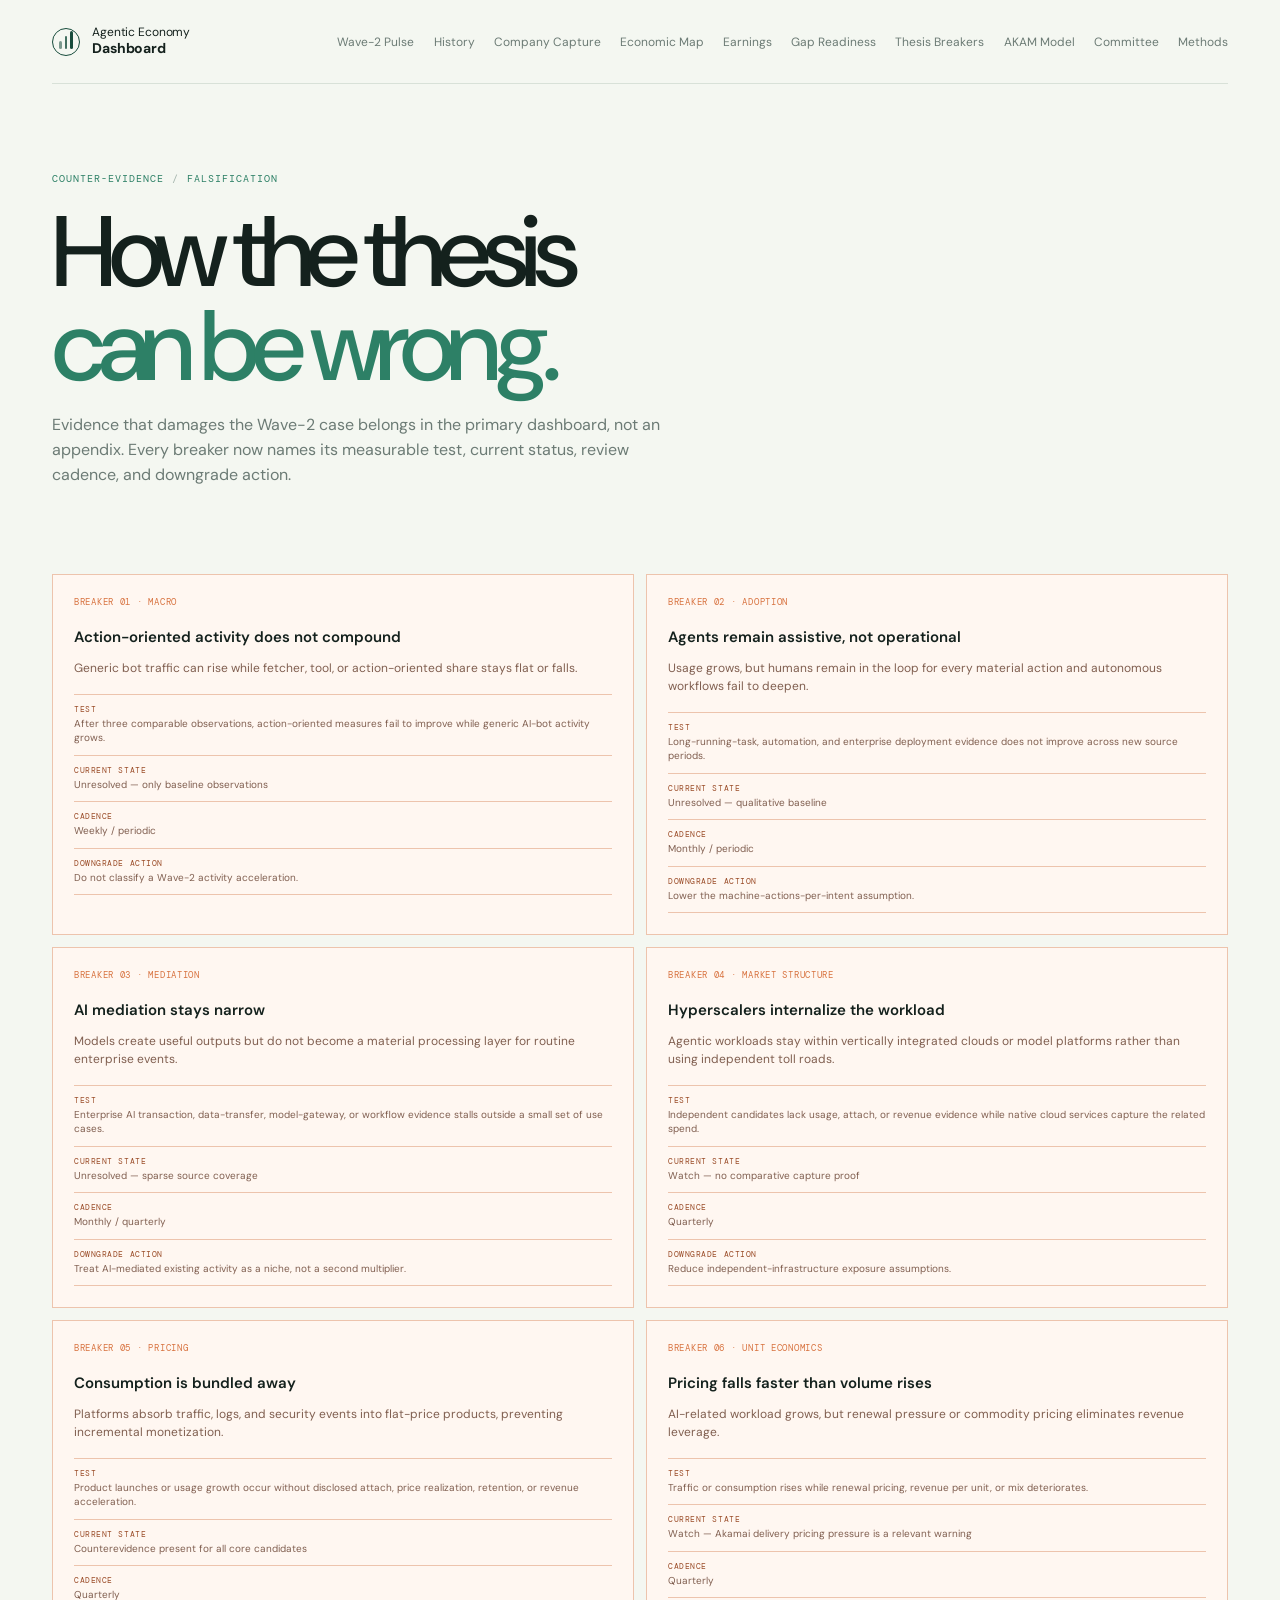
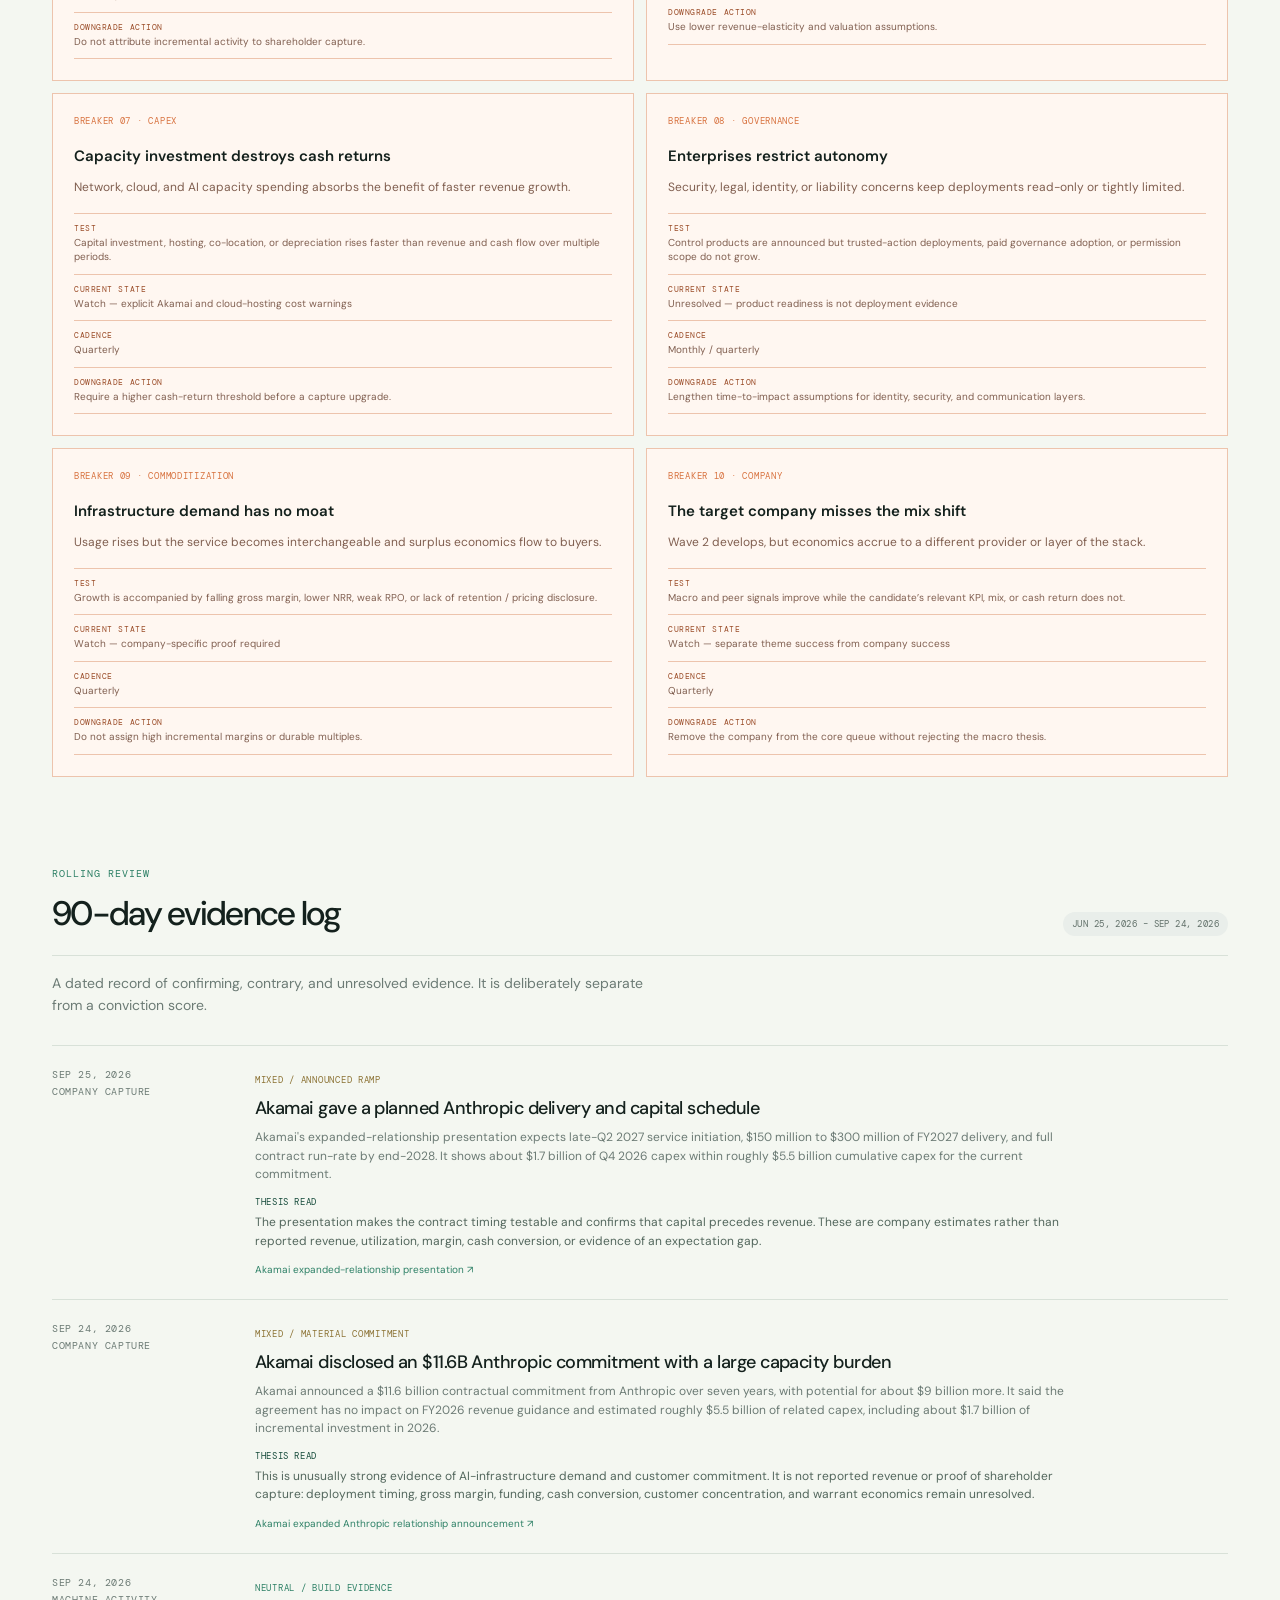
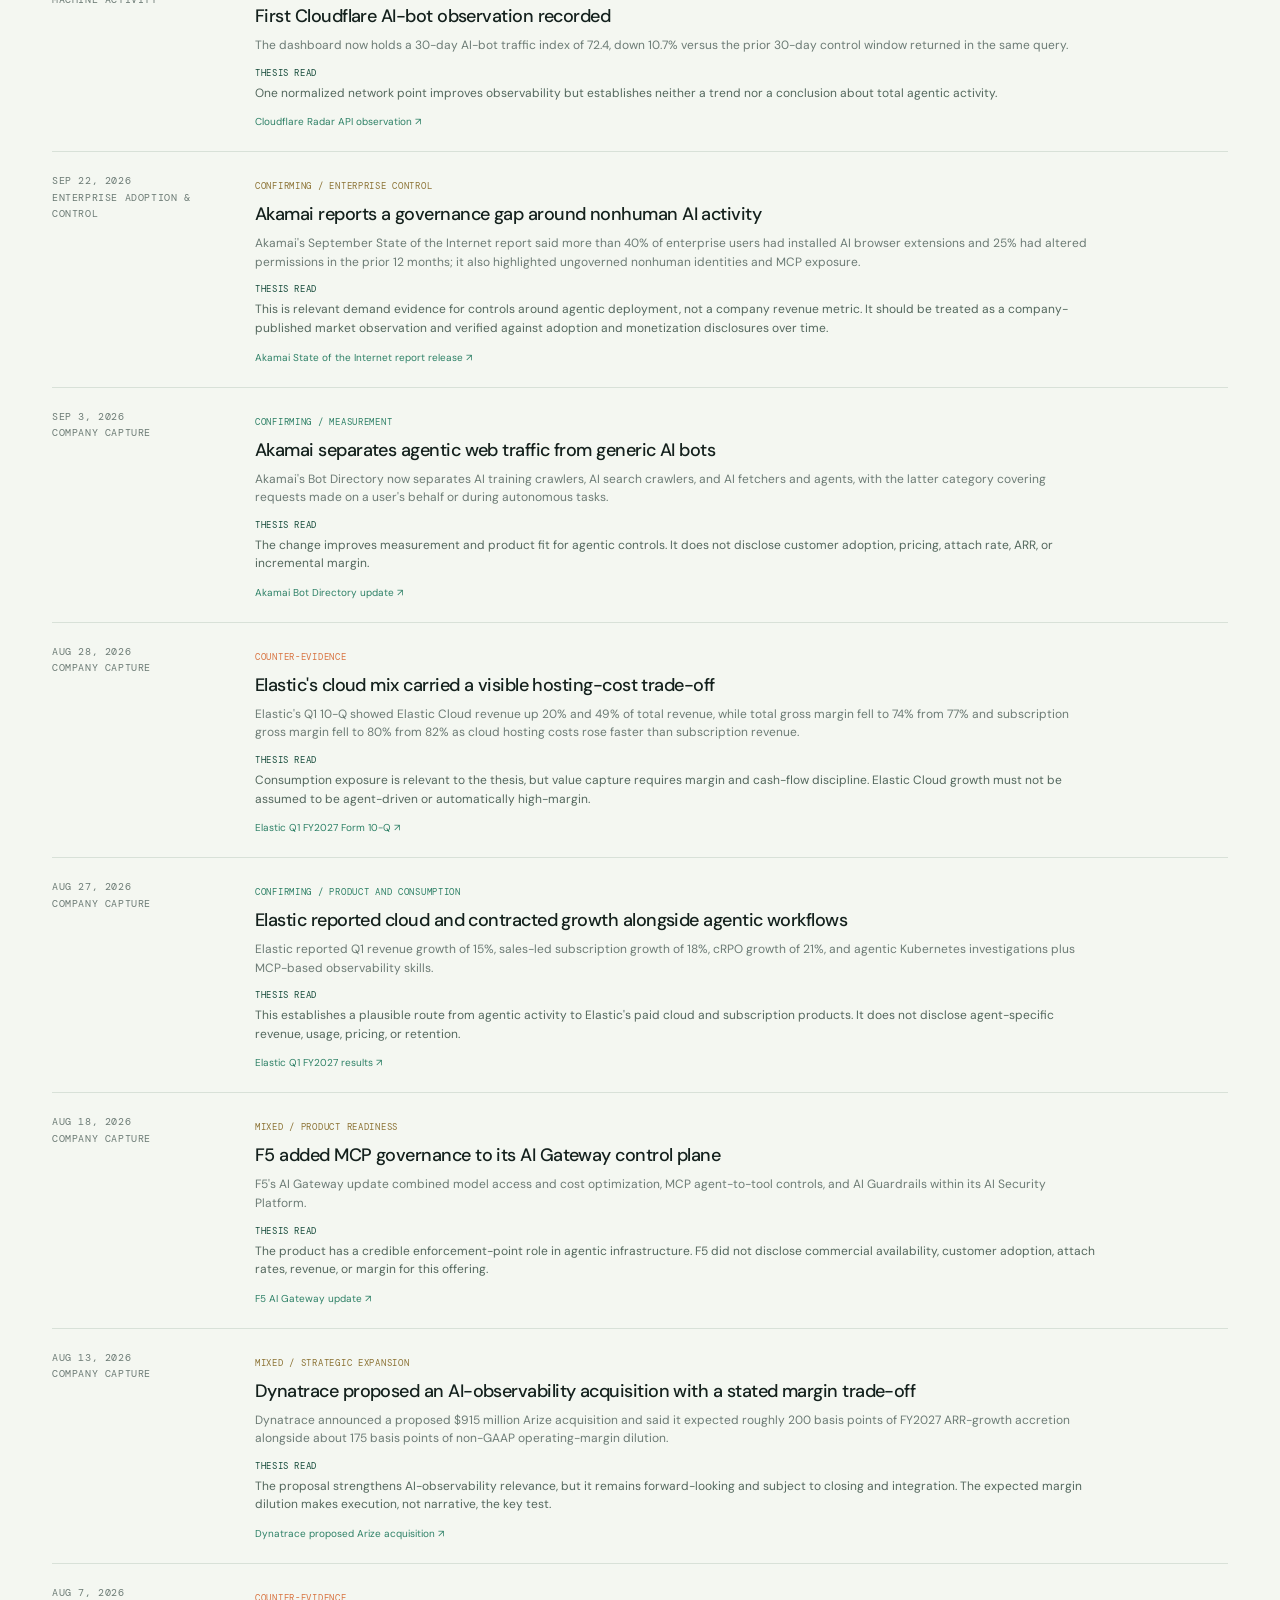
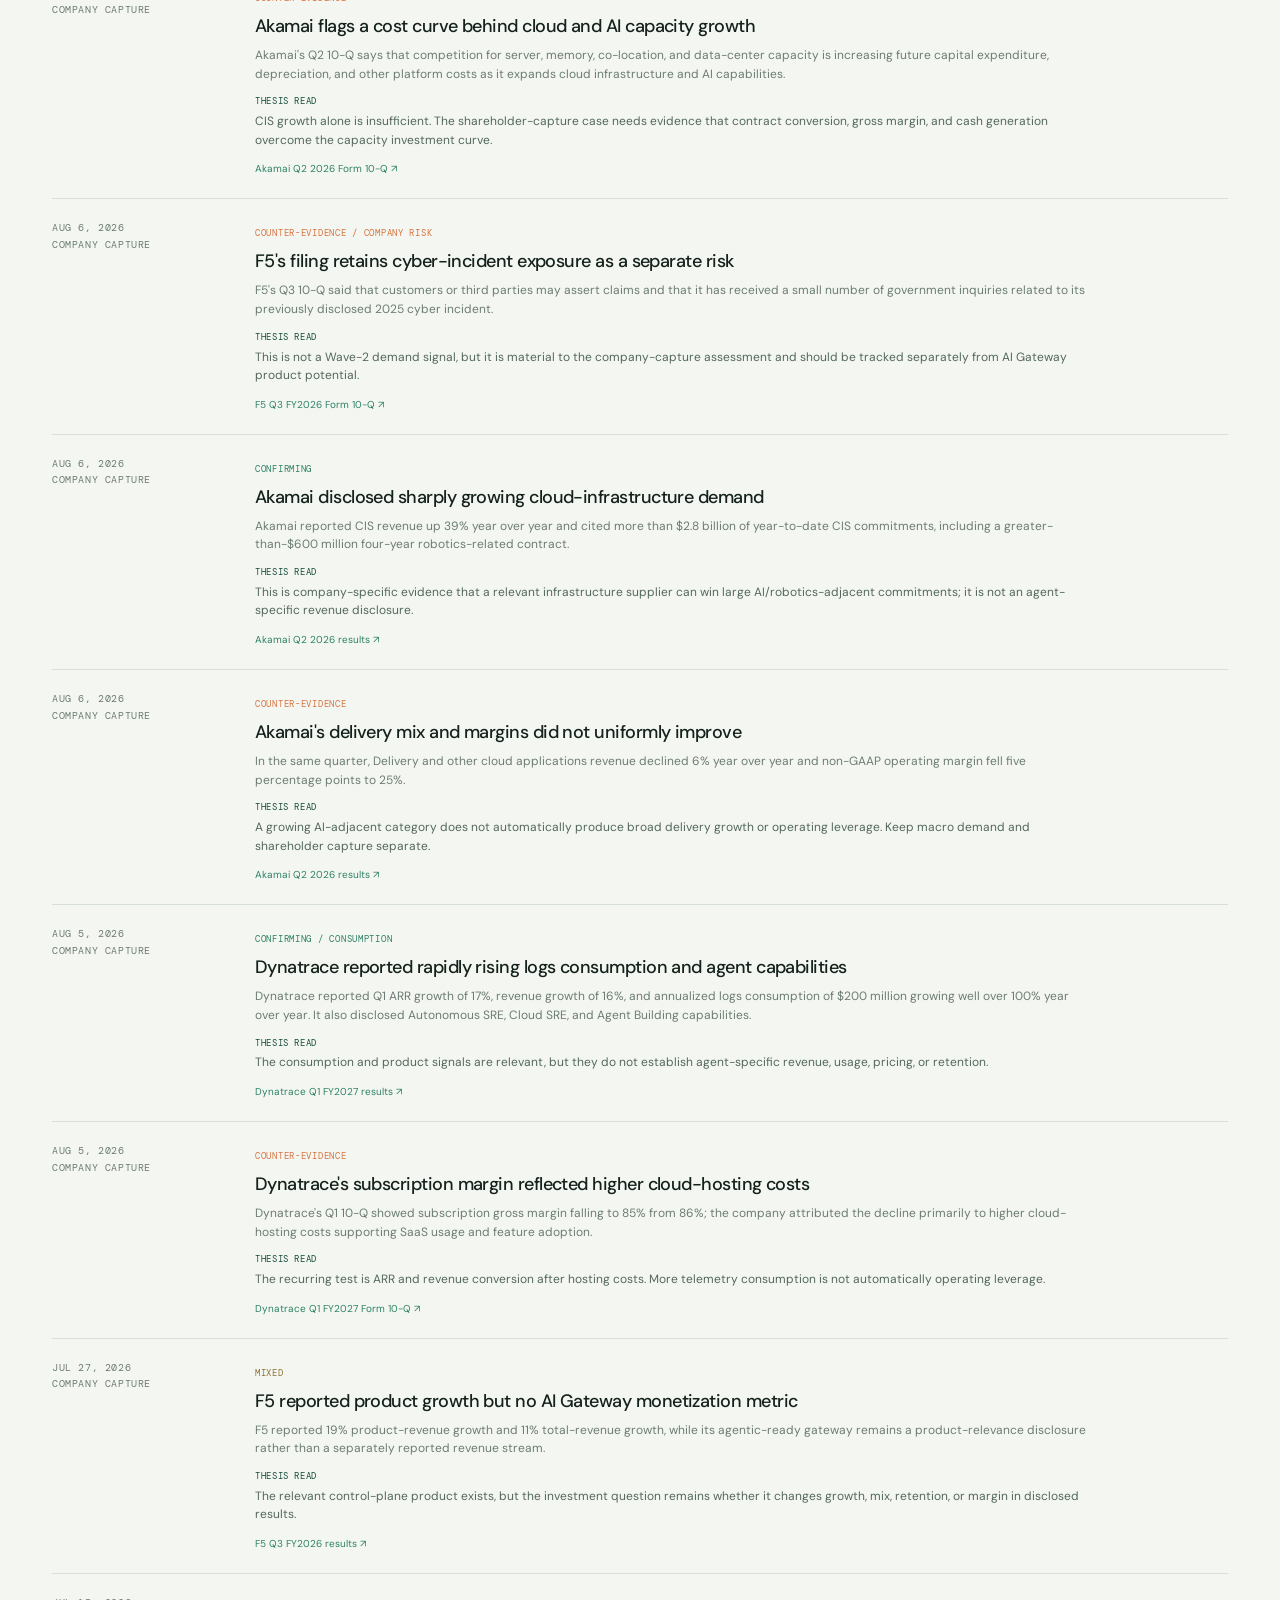
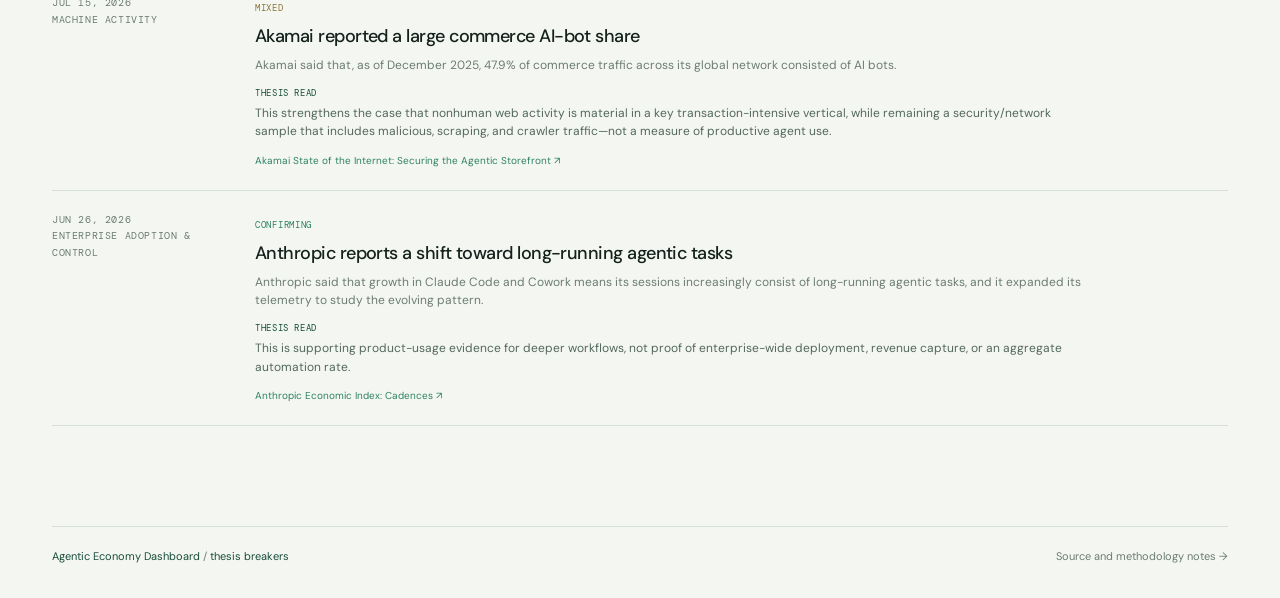
==== commit fb9514f5: "Add agentic economic map and company cash-capture matrix" ====
--- a/breakers.html
+++ b/breakers.html
@@ -16,7 +16,7 @@
     <div class="shell">
       <header class="topbar">
         <a class="brand" href="index.html"><span class="brand-mark" aria-hidden="true"><i></i><i></i><i></i></span><span>Agentic Economy<br /><strong>Dashboard</strong></span></a>
-        <nav class="topnav" aria-label="Primary navigation"><a href="index.html">Wave-2 Pulse</a><a href="history.html">History</a><a href="companies.html">Company Capture</a><a href="earnings.html">Earnings</a><a href="expectations.html">Gap Readiness</a><a href="breakers.html">Thesis Breakers</a><a href="models.html">AKAM Model</a><a href="committee.html">Committee</a><a href="methodology.html">Methods</a></nav>
+        <nav class="topnav" aria-label="Primary navigation"><a href="index.html">Wave-2 Pulse</a><a href="history.html">History</a><a href="companies.html">Company Capture</a><a href="economic-map.html">Economic Map</a><a href="earnings.html">Earnings</a><a href="expectations.html">Gap Readiness</a><a href="breakers.html">Thesis Breakers</a><a href="models.html">AKAM Model</a><a href="committee.html">Committee</a><a href="methodology.html">Methods</a></nav>
       </header>
       <main>
         <section class="page-hero">
--- a/styles.css
+++ b/styles.css
@@ -36,5 +36,5 @@
 .source-list { margin-top: 26px; display: grid; grid-template-columns: 1fr 1fr; gap: 0 32px; }.source-item { display: grid; grid-template-columns: 1fr auto; gap: 20px; border-top: 1px solid var(--line); padding: 16px 0; }.source-item strong { font-size: 13px; font-weight: 600; }.source-item p { color: var(--muted); margin: 5px 0 0; font-size: 11px; line-height: 1.45; }.source-item a { color: var(--green-2); font-family: "DM Mono", monospace; font-size: 10px; text-decoration: none; align-self: center; }.source-item a:hover { text-decoration: underline; }
 .footer { border-top: 1px solid var(--line); margin-top: 100px; padding: 22px 0 35px; display: flex; justify-content: space-between; font-size: 11px; color: var(--green); }.footer a { text-decoration: none; }.muted { color: var(--muted); }
 .page-hero { padding: 78px 0 52px; max-width: 900px; }.page-hero h1 { font-size: clamp(52px, 8vw, 100px); line-height: .94; letter-spacing: -.075em; font-weight: 500; margin: 20px 0; }.page-hero h1 em { color: var(--green-2); font-style: normal; }.page-hero > p:last-child { color: var(--muted); font-size: 16px; max-width: 630px; line-height: 1.55; margin: 0; }.notice { display: grid; grid-template-columns: 170px 1fr; gap: 22px; background: #edf3ed; border-left: 3px solid var(--green-2); padding: 17px 20px; font-size: 13px; line-height: 1.45; margin-bottom: 28px; }.notice strong { color: var(--green); }.notice span { color: var(--muted); }.next-earnings-notice { margin-top: -16px; }.next-earnings-notice a { color: var(--green-2); font-size: 12px; text-decoration: none; white-space: nowrap; }.next-earnings-notice a:hover { text-decoration: underline; }.company-grid { display: grid; grid-template-columns: repeat(2, 1fr); gap: 12px; }.company-card { padding: 24px; min-height: 300px; background: var(--card); border: 1px solid var(--line); display: flex; flex-direction: column; }.company-card-top { display: flex; align-items: center; justify-content: space-between; }.ticker { color: var(--green); font-family: "DM Mono", monospace; font-size: 17px; font-weight: 500; }.company-mechanism { margin: 28px 0 14px; font-size: 15px; line-height: 1.45; letter-spacing: -.02em; }.company-period { color: var(--muted); font-family: "DM Mono", monospace; font-size: 9px; letter-spacing: .05em; text-transform: uppercase; margin: 0 0 12px; }.company-evidence { display: grid; grid-template-columns: 1fr; gap: 0; margin: 0 0 14px; border-top: 1px solid var(--line); }.company-evidence div { display: grid; grid-template-columns: 1fr auto; gap: 12px; align-items: baseline; border-bottom: 1px solid var(--line); padding: 8px 0; }.company-evidence dt { color: var(--muted); font-size: 10px; }.company-evidence dd { color: var(--green); font-family: "DM Mono", monospace; font-size: 10px; text-align: right; margin: 0; }.company-read, .company-counterpoint { color: var(--muted); font-size: 11px; line-height: 1.5; margin: 0 0 9px; }.company-read span, .company-counterpoint span { display: block; color: var(--green); font-family: "DM Mono", monospace; font-size: 9px; letter-spacing: .07em; text-transform: uppercase; margin-bottom: 3px; }.company-counterpoint { color: #8a6554; }.company-counterpoint span { color: #9b4d29; }.company-label { color: var(--muted); font-family: "DM Mono", monospace; font-size: 9px; letter-spacing: .08em; text-transform: uppercase; margin: 0 0 10px; }.company-card ul { padding-left: 17px; margin: 0; columns: 2; column-gap: 22px; color: var(--muted); font-size: 11px; line-height: 1.7; }.company-sources { display: flex; flex-wrap: wrap; gap: 10px; margin-top: auto; padding-top: 16px; }.company-sources a { color: var(--green-2); font-size: 11px; text-decoration: none; }.gap-page { margin-top: 34px; }.expectation-methods { margin-top: 70px; }.source-list-wide { grid-template-columns: 1fr; }.source-item-detailed { padding: 20px 0; }.source-caveat { max-width: 800px; color: #8a6554 !important; }.metadata-row { display: flex; justify-content: space-between; gap: 14px; color: var(--muted); font-size: 10px; margin: 0 0 12px; }.metadata-row b { color: var(--green); font-weight: 500; }.method-note { color: var(--muted); font-size: 10px; line-height: 1.45; margin: 0; }.metric-card-wide { min-height: 350px; }.docs-links { display: flex; flex-wrap: wrap; gap: 9px; margin-top: 30px; }.docs-links a { text-decoration: none; color: var(--green); background: var(--mint); padding: 10px 13px; font-size: 12px; }.breaker-page { margin-top: 35px; }
-@media (max-width: 900px) { .shell { padding: 0 24px; }.topnav { gap: 14px; }.topnav a:not(.repo-link) { display: none; }.hero-grid, .section-intro { grid-template-columns: 1fr; gap: 30px; }.hero h1 { font-size: clamp(52px, 13vw, 88px); }.metric-grid, .expectation-grid, .breaker-grid, .method-grid { grid-template-columns: 1fr 1fr; }.snapshot-row { grid-template-columns: 1fr 1fr; }.snapshot-item:nth-child(2) { border-right: 0; }.action-item { text-align: left; padding-top: 0; }.cadence-row { grid-template-columns: 1fr; }.cadence-row > div { border-right: 0; border-bottom: 1px solid var(--line); margin-right: 0; }.source-list { grid-template-columns: 1fr; } }
+@media (max-width: 900px) { .shell { padding: 0 24px; }.topbar { height: auto; flex-wrap: wrap; gap: 14px; padding: 16px 0; }.topnav { gap: 14px; overflow-x: auto; padding-bottom: 7px; white-space: nowrap; width: 100%; }.topnav a:not(.repo-link) { display: inline-block; }.hero-grid, .section-intro { grid-template-columns: 1fr; gap: 30px; }.hero h1 { font-size: clamp(52px, 13vw, 88px); }.metric-grid, .expectation-grid, .breaker-grid, .method-grid { grid-template-columns: 1fr 1fr; }.snapshot-row { grid-template-columns: 1fr 1fr; }.snapshot-item:nth-child(2) { border-right: 0; }.action-item { text-align: left; padding-top: 0; }.cadence-row { grid-template-columns: 1fr; }.cadence-row > div { border-right: 0; border-bottom: 1px solid var(--line); margin-right: 0; }.source-list { grid-template-columns: 1fr; } }
 @media (max-width: 580px) { .hero { padding-top: 52px; }.metric-grid, .expectation-grid, .breaker-grid, .method-grid, .company-grid { grid-template-columns: 1fr; }.snapshot-row { grid-template-columns: 1fr; }.snapshot-item { border-right: 0; border-bottom: 1px solid var(--line); margin: 0; padding: 14px 0; }.snapshot-item:last-child { border-bottom: 0; }.action-item { padding: 14px 0; }.section-block { padding-top: 65px; }.section-heading { align-items: flex-start; gap: 16px; }.footer { flex-direction: column; gap: 8px; }.page-hero { padding-top: 52px; }.notice { grid-template-columns: 1fr; gap: 6px; }.company-card ul { columns: 1; }.metadata-row { flex-direction: column; gap: 4px; } }
